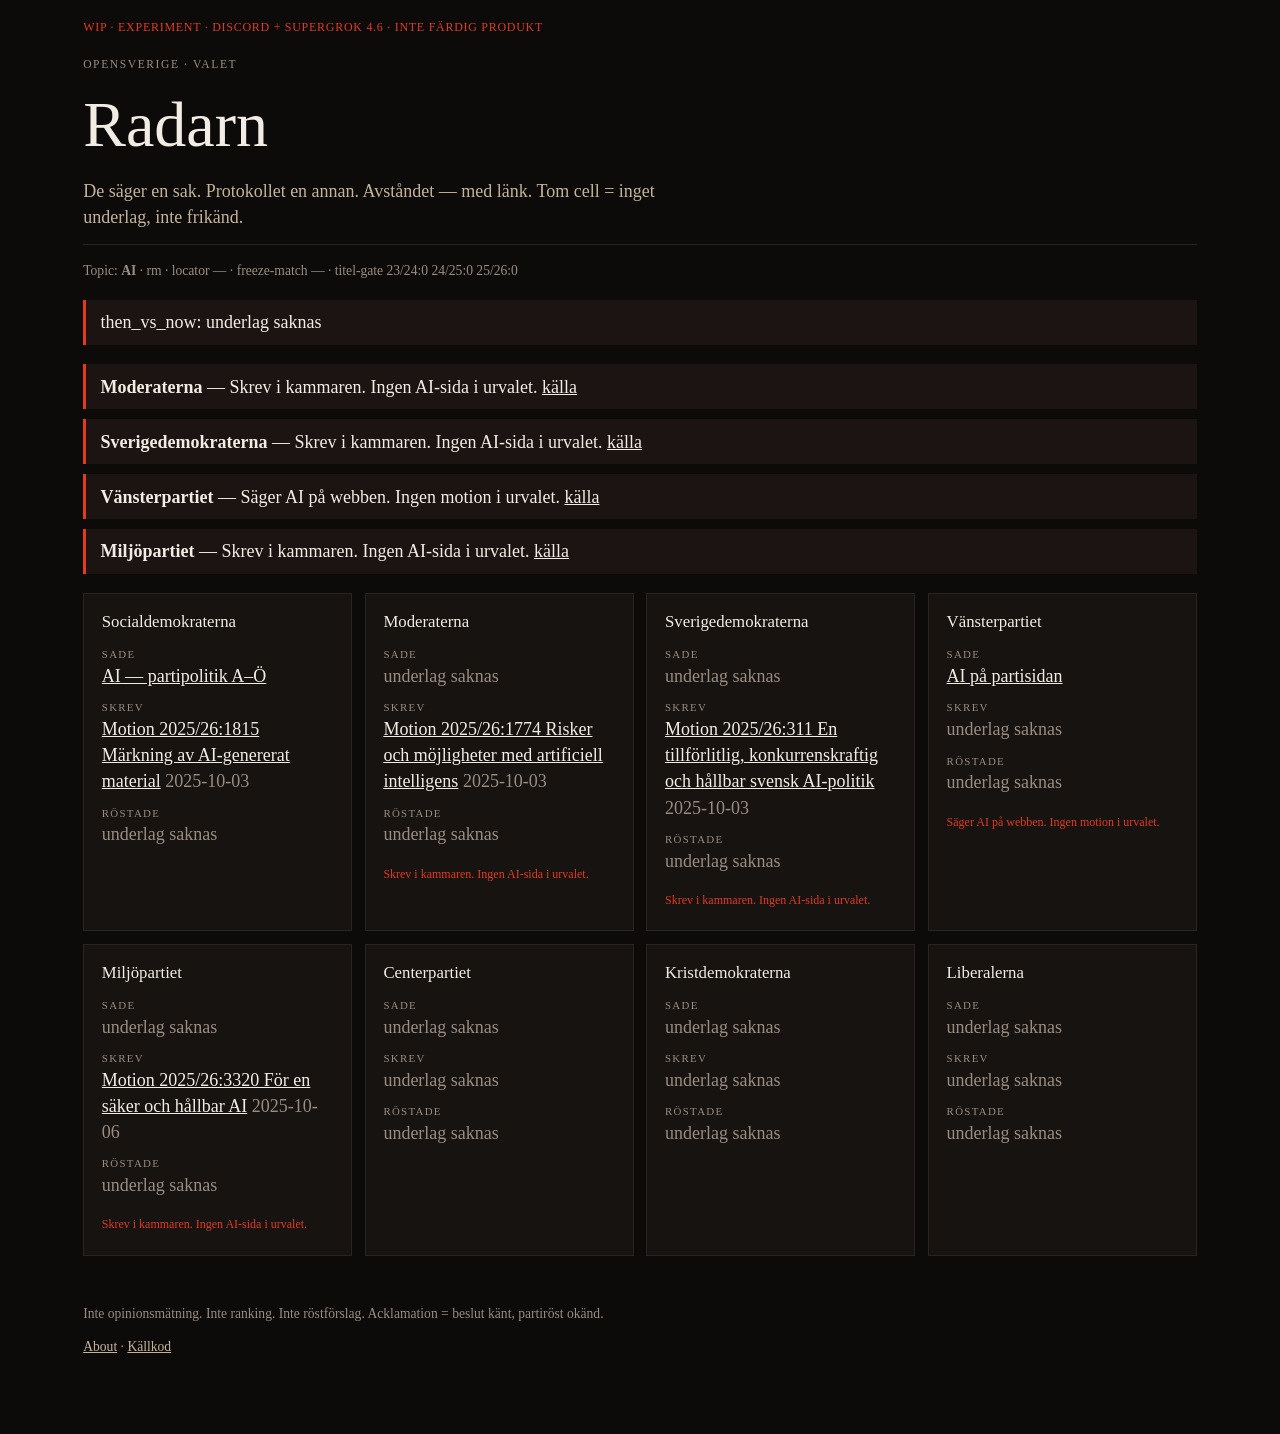
==== web/index.html @ e010f37d "feat: UI then_vs_now, KPIs, abstain, WIP banner" ====
<!DOCTYPE html>
<html lang="sv">
<head>
  <meta charset="utf-8" />
  <meta name="viewport" content="width=device-width, initial-scale=1" />
  <title>Radarn — ord mot handling</title>
  <link rel="stylesheet" href="radar.css" />
</head>
<body>
  <p class="wip">WIP · experiment · Discord + SuperGrok 4.6 · inte färdig produkt</p>
  <header class="top">
    <p class="brand">OpenSverige · VALET</p>
    <h1>Radarn</h1>
    <p class="lede">De säger en sak. Protokollet en annan. Avståndet — med länk. Tom cell = inget underlag, inte frikänd.</p>
  </header>
  <p class="topic" id="meta"></p>
  <section id="tvn" class="tvn" aria-label="then vs now"></section>
  <section id="flags" class="flags" aria-label="Konfliktflaggor"></section>
  <section id="grid" class="grid" aria-label="Åtta partier"></section>
  <footer>
    <p>Inte opinionsmätning. Inte ranking. Inte röstförslag. Acklamation = beslut känt, partiröst okänd.</p>
    <p><a href="https://github.com/opensverige/barometer-bs/blob/main/docs/ABOUT.md">About</a> · <a href="https://github.com/opensverige/barometer-bs">Källkod</a></p>
  </footer>
  <script src="radar.js"></script>
</body>
</html>
---- web/radar.css ----
:root {
  --bg: #0c0b0a;
  --card: #161311;
  --ink: #f3ece4;
  --muted: #9a8c80;
  --line: #2a2320;
  --flag: #e23b1e;
  --ok: #c4b39a;
}
* { box-sizing: border-box; }
body {
  margin: 0 auto;
  max-width: 72rem;
  padding: 1.2rem 1.2rem 4rem;
  background: var(--bg);
  color: var(--ink);
  font: 18px/1.45 Georgia, serif;
}
.wip {
  font-size: 0.75rem;
  letter-spacing: 0.06em;
  text-transform: uppercase;
  color: var(--flag);
  margin: 0 0 1.2rem;
}
.brand {
  letter-spacing: 0.14em;
  text-transform: uppercase;
  font-size: 0.72rem;
  color: var(--muted);
  margin: 0 0 0.4rem;
}
h1 {
  font-size: clamp(2.4rem, 6vw, 4rem);
  font-weight: 400;
  margin: 0 0 0.4rem;
}
.lede { margin: 0; max-width: 38rem; color: var(--ok); }
.topic {
  font-size: 0.85rem;
  color: var(--muted);
  border-top: 1px solid var(--line);
  padding-top: 1rem;
}
.tvn, .flags { display: grid; gap: 0.6rem; margin: 1.2rem 0; }
.flag, .tvn-card {
  border-left: 3px solid var(--flag);
  padding: 0.6rem 0.9rem;
  background: #1c1412;
}
.tvn-card a, .flag a, .card a { color: var(--ink); }
.grid {
  display: grid;
  grid-template-columns: repeat(auto-fill, minmax(16rem, 1fr));
  gap: 0.8rem;
}
.card {
  background: var(--card);
  border: 1px solid var(--line);
  padding: 1rem 1.1rem 1.2rem;
  min-height: 14rem;
}
.card h2 { font-size: 1.05rem; margin: 0 0 0.8rem; font-weight: 400; }
.row { margin: 0 0 0.7rem; }
.k {
  display: block;
  font-size: 0.68rem;
  letter-spacing: 0.12em;
  text-transform: uppercase;
  color: var(--muted);
}
.empty { color: var(--muted); }
.badge { display: inline-block; margin-top: 0.4rem; font-size: 0.75rem; color: var(--flag); }
footer { margin-top: 3rem; font-size: 0.85rem; color: var(--muted); }
footer a { color: var(--ok); }
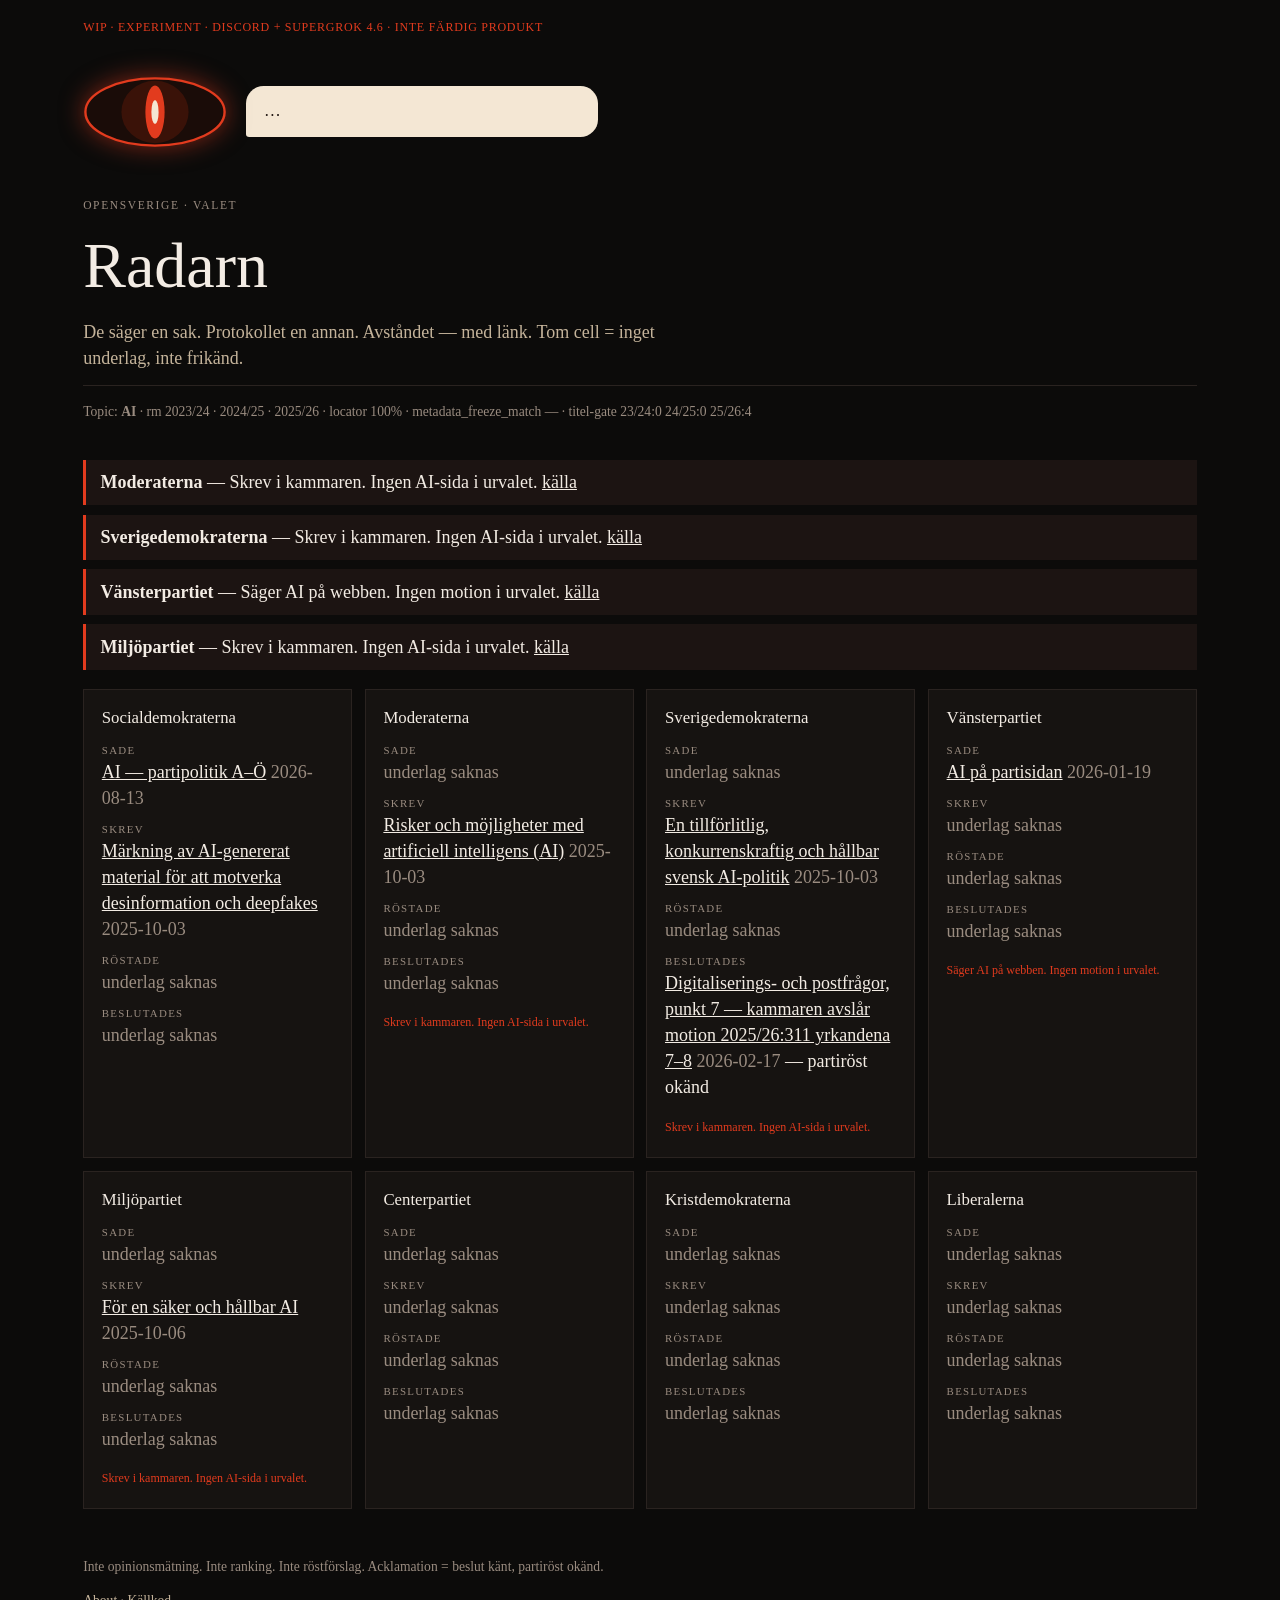
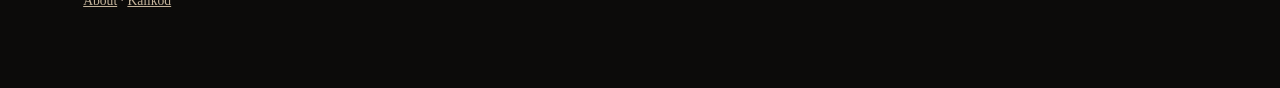
==== commit 703e3eed: "feat: Sauron stage on the main radar UI" ====
--- a/web/index.html
+++ b/web/index.html
@@ -8,6 +8,17 @@
 </head>
 <body>
   <p class="wip">WIP · experiment · Discord + SuperGrok 4.6 · inte färdig produkt</p>
+
+  <section class="sauron" aria-label="Sauron">
+    <svg class="eye" viewBox="0 0 120 80" aria-hidden="true">
+      <ellipse cx="60" cy="40" rx="58" ry="28" fill="#1a0c08" stroke="#e23b1e" stroke-width="2"/>
+      <ellipse cx="60" cy="40" rx="28" ry="26" fill="#3a1208"/>
+      <ellipse class="pupil" cx="60" cy="40" rx="8" ry="22" fill="#e23b1e"/>
+      <ellipse cx="60" cy="40" rx="3" ry="10" fill="#f4e7d4"/>
+    </svg>
+    <button type="button" class="bubble" id="bubble" aria-live="polite">…</button>
+  </section>
+
   <header class="top">
     <p class="brand">OpenSverige · VALET</p>
     <h1>Radarn</h1>
--- a/web/radar.css
+++ b/web/radar.css
@@ -23,6 +23,38 @@
   color: var(--flag);
   margin: 0 0 1.2rem;
 }
+.sauron {
+  display: flex;
+  align-items: center;
+  gap: 1.2rem;
+  margin: 0 0 1.8rem;
+  min-height: 7rem;
+}
+.eye {
+  width: 9rem;
+  height: auto;
+  flex: 0 0 9rem;
+  filter: drop-shadow(0 0 12px #e23b1e88);
+}
+.pupil { animation: glance 5s ease-in-out infinite; }
+@keyframes glance {
+  0%, 100% { transform: translateX(0); }
+  40% { transform: translateX(-6px); }
+  70% { transform: translateX(5px); }
+}
+.bubble {
+  flex: 1;
+  text-align: left;
+  background: #f4e7d4;
+  color: #1a100c;
+  border: 0;
+  border-radius: 1.1rem 1.1rem 1.1rem 0.2rem;
+  padding: 0.9rem 1.1rem;
+  font: 1.05rem/1.35 Georgia, serif;
+  max-width: 22rem;
+  cursor: pointer;
+}
+.bubble small { display: block; margin-top: 0.35rem; color: #6a5346; font-size: 0.72rem; letter-spacing: 0.08em; text-transform: uppercase; }
 .brand {
   letter-spacing: 0.14em;
   text-transform: uppercase;
@@ -73,3 +105,7 @@
 .badge { display: inline-block; margin-top: 0.4rem; font-size: 0.75rem; color: var(--flag); }
 footer { margin-top: 3rem; font-size: 0.85rem; color: var(--muted); }
 footer a { color: var(--ok); }
+@media (max-width: 640px) {
+  .sauron { flex-direction: column; align-items: flex-start; }
+  .bubble { max-width: none; width: 100%; }
+}
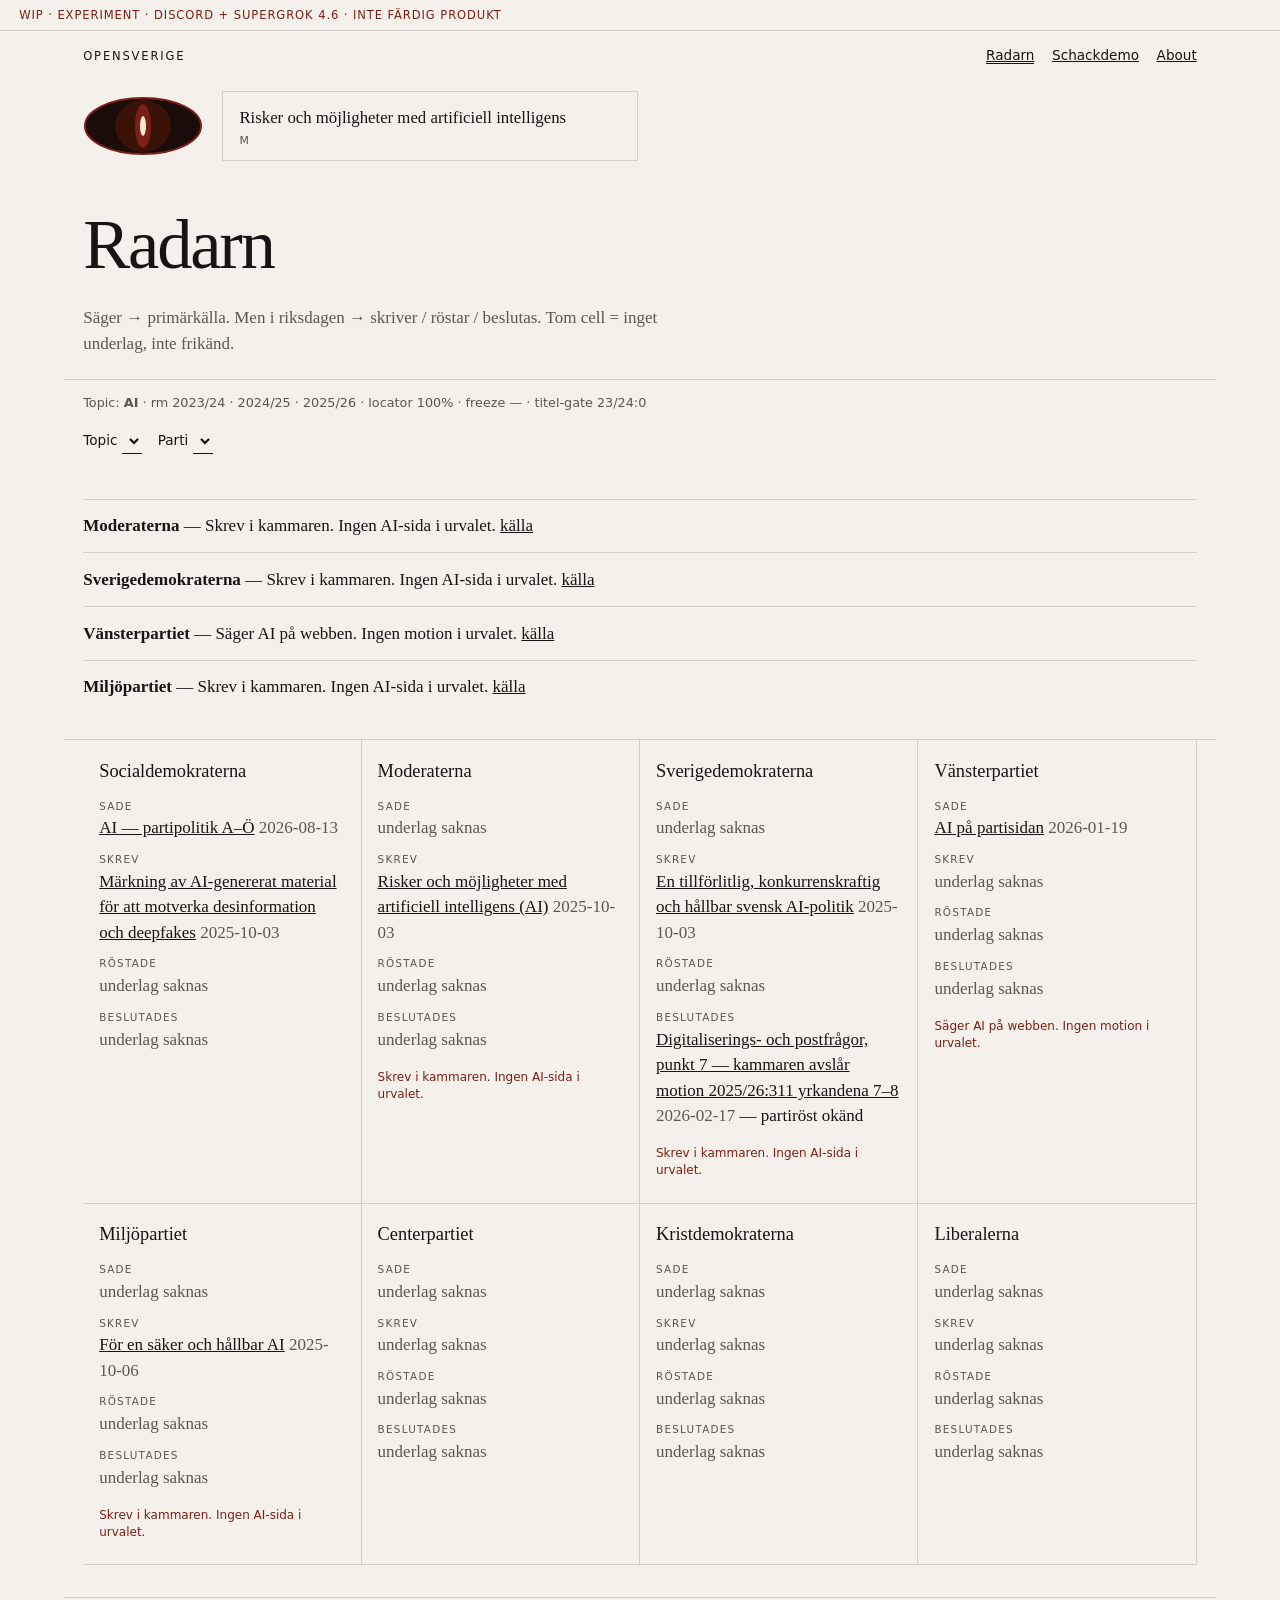
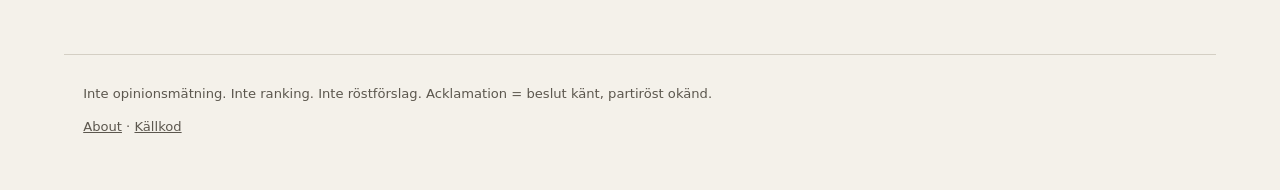
==== commit c5227884: "feat: editorial radar layout — conflict-first, filters, audit" ====
--- a/web/index.html
+++ b/web/index.html
@@ -4,30 +4,49 @@
   <meta charset="utf-8" />
   <meta name="viewport" content="width=device-width, initial-scale=1" />
   <title>Radarn — ord mot handling</title>
+  <link rel="stylesheet" href="tokens.css" />
   <link rel="stylesheet" href="radar.css" />
 </head>
 <body>
+  <a class="skip" href="#grid">Hoppa till partier</a>
   <p class="wip">WIP · experiment · Discord + SuperGrok 4.6 · inte färdig produkt</p>
+
+  <header class="mast">
+    <p class="brand">OpenSverige</p>
+    <nav class="nav" aria-label="Sidor">
+      <a href="index.html" aria-current="page">Radarn</a>
+      <a href="chess.html">Schackdemo</a>
+      <a href="https://github.com/opensverige/barometer-bs/blob/main/docs/ABOUT.md">About</a>
+    </nav>
+  </header>
 
   <section class="sauron" aria-label="Sauron">
     <svg class="eye" viewBox="0 0 120 80" aria-hidden="true">
-      <ellipse cx="60" cy="40" rx="58" ry="28" fill="#1a0c08" stroke="#e23b1e" stroke-width="2"/>
+      <ellipse cx="60" cy="40" rx="58" ry="28" fill="#1a0c08" stroke="#7a1f1a" stroke-width="2"/>
       <ellipse cx="60" cy="40" rx="28" ry="26" fill="#3a1208"/>
-      <ellipse class="pupil" cx="60" cy="40" rx="8" ry="22" fill="#e23b1e"/>
+      <ellipse class="pupil" cx="60" cy="40" rx="8" ry="22" fill="#7a1f1a"/>
       <ellipse cx="60" cy="40" rx="3" ry="10" fill="#f4e7d4"/>
     </svg>
     <button type="button" class="bubble" id="bubble" aria-live="polite">…</button>
   </section>
 
   <header class="top">
-    <p class="brand">OpenSverige · VALET</p>
     <h1>Radarn</h1>
-    <p class="lede">De säger en sak. Protokollet en annan. Avståndet — med länk. Tom cell = inget underlag, inte frikänd.</p>
+    <p class="lede">Säger → primärkälla. Men i riksdagen → skriver / röstar / beslutas. Tom cell = inget underlag, inte frikänd.</p>
   </header>
+
   <p class="topic" id="meta"></p>
+
+  <div class="filters" role="search">
+    <label>Topic <select id="filter-topic"></select></label>
+    <label>Parti <select id="filter-party"></select></label>
+  </div>
+
   <section id="tvn" class="tvn" aria-label="then vs now"></section>
   <section id="flags" class="flags" aria-label="Konfliktflaggor"></section>
-  <section id="grid" class="grid" aria-label="Åtta partier"></section>
+  <section id="grid" class="grid" aria-label="Partier"></section>
+  <section id="audit" class="audit" aria-label="Audit trail"></section>
+
   <footer>
     <p>Inte opinionsmätning. Inte ranking. Inte röstförslag. Acklamation = beslut känt, partiröst okänd.</p>
     <p><a href="https://github.com/opensverige/barometer-bs/blob/main/docs/ABOUT.md">About</a> · <a href="https://github.com/opensverige/barometer-bs">Källkod</a></p>
--- a/web/tokens.css
+++ b/web/tokens.css
@@ -0,0 +1,43 @@
+:root {
+  --paper: #f4f1ea;
+  --paper-2: #ebe6dc;
+  --ink: #161513;
+  --muted: #5c574e;
+  --rule: #d4cfc4;
+  --accent: #7a1f1a;
+  --focus: #161513;
+  --sans: "Segoe UI", system-ui, sans-serif;
+  --serif: "Iowan Old Style", Palatino, Georgia, serif;
+  --party-s: #e8112d;
+  --party-m: #019cdb;
+  --party-sd: #dddb00;
+  --party-v: #af0000;
+  --party-mp: #83cf39;
+  --party-c: #009933;
+  --party-kd: #000077;
+  --party-l: #006ab3;
+}
+*, *::before, *::after { box-sizing: border-box; }
+html { color-scheme: light; }
+body {
+  margin: 0;
+  background: var(--paper);
+  color: var(--ink);
+  font: 17px/1.5 var(--serif);
+}
+:focus-visible {
+  outline: 2px solid var(--focus);
+  outline-offset: 3px;
+}
+a { color: inherit; }
+.skip {
+  position: absolute;
+  left: -999px;
+}
+.skip:focus { left: 0.5rem; top: 0.5rem; background: var(--paper); padding: 0.4rem 0.6rem; z-index: 9; }
+@media (prefers-reduced-motion: reduce) {
+  *, *::before, *::after {
+    animation: none !important;
+    transition: none !important;
+  }
+}
--- a/web/radar.css
+++ b/web/radar.css
@@ -1,111 +1,192 @@
-:root {
-  --bg: #0c0b0a;
-  --card: #161311;
-  --ink: #f3ece4;
-  --muted: #9a8c80;
-  --line: #2a2320;
-  --flag: #e23b1e;
-  --ok: #c4b39a;
+@import url("tokens.css");
+
+.wip {
+  margin: 0;
+  padding: 0.45rem 1.2rem;
+  font: 0.72rem/1.4 var(--sans);
+  letter-spacing: 0.08em;
+  text-transform: uppercase;
+  color: var(--accent);
+  border-bottom: 1px solid var(--rule);
 }
-* { box-sizing: border-box; }
-body {
+.mast {
+  display: flex;
+  justify-content: space-between;
+  align-items: baseline;
+  padding: 1.1rem 1.2rem 0;
+  max-width: 72rem;
   margin: 0 auto;
-  max-width: 72rem;
-  padding: 1.2rem 1.2rem 4rem;
-  background: var(--bg);
-  color: var(--ink);
-  font: 18px/1.45 Georgia, serif;
 }
-.wip {
-  font-size: 0.75rem;
-  letter-spacing: 0.06em;
+.brand {
+  margin: 0;
+  font: 0.72rem/1 var(--sans);
+  letter-spacing: 0.16em;
   text-transform: uppercase;
-  color: var(--flag);
-  margin: 0 0 1.2rem;
 }
+.nav { display: flex; gap: 1.1rem; font: 0.85rem/1 var(--sans); }
+.nav a[aria-current="page"] { border-bottom: 1px solid var(--ink); }
 .sauron {
   display: flex;
   align-items: center;
   gap: 1.2rem;
-  margin: 0 0 1.8rem;
-  min-height: 7rem;
+  max-width: 72rem;
+  margin: 1.4rem auto 0;
+  padding: 0 1.2rem;
 }
 .eye {
-  width: 9rem;
+  width: 7.5rem;
   height: auto;
-  flex: 0 0 9rem;
-  filter: drop-shadow(0 0 12px #e23b1e88);
+  flex: 0 0 7.5rem;
 }
-.pupil { animation: glance 5s ease-in-out infinite; }
+.pupil { animation: glance 6s ease-in-out infinite; }
 @keyframes glance {
   0%, 100% { transform: translateX(0); }
-  40% { transform: translateX(-6px); }
-  70% { transform: translateX(5px); }
+  45% { transform: translateX(-5px); }
+  70% { transform: translateX(4px); }
 }
 .bubble {
   flex: 1;
+  max-width: 26rem;
   text-align: left;
-  background: #f4e7d4;
-  color: #1a100c;
-  border: 0;
-  border-radius: 1.1rem 1.1rem 1.1rem 0.2rem;
-  padding: 0.9rem 1.1rem;
-  font: 1.05rem/1.35 Georgia, serif;
-  max-width: 22rem;
+  background: transparent;
+  color: var(--ink);
+  border: 1px solid var(--rule);
+  border-radius: 0;
+  padding: 0.85rem 1rem;
+  font: 1.05rem/1.4 var(--serif);
   cursor: pointer;
 }
-.bubble small { display: block; margin-top: 0.35rem; color: #6a5346; font-size: 0.72rem; letter-spacing: 0.08em; text-transform: uppercase; }
-.brand {
-  letter-spacing: 0.14em;
+.bubble small {
+  display: block;
+  margin-top: 0.4rem;
+  font: 0.68rem/1 var(--sans);
+  letter-spacing: 0.1em;
   text-transform: uppercase;
-  font-size: 0.72rem;
   color: var(--muted);
-  margin: 0 0 0.4rem;
 }
+.top, .topic, .filters, .tvn, .flags, .grid, .audit, footer {
+  max-width: 72rem;
+  margin-left: auto;
+  margin-right: auto;
+  padding-left: 1.2rem;
+  padding-right: 1.2rem;
+}
+.top { margin-top: 1.6rem; }
 h1 {
-  font-size: clamp(2.4rem, 6vw, 4rem);
+  font-size: clamp(2.6rem, 7vw, 4.4rem);
   font-weight: 400;
-  margin: 0 0 0.4rem;
+  letter-spacing: -0.03em;
+  margin: 0 0 0.5rem;
 }
-.lede { margin: 0; max-width: 38rem; color: var(--ok); }
+.lede { margin: 0; max-width: 38rem; color: var(--muted); }
 .topic {
-  font-size: 0.85rem;
+  font: 0.8rem/1.5 var(--sans);
   color: var(--muted);
-  border-top: 1px solid var(--line);
-  padding-top: 1rem;
+  border-top: 1px solid var(--rule);
+  margin-top: 1.4rem;
+  padding-top: 0.85rem;
 }
-.tvn, .flags { display: grid; gap: 0.6rem; margin: 1.2rem 0; }
+.filters {
+  display: flex;
+  flex-wrap: wrap;
+  gap: 1rem;
+  margin-top: 1rem;
+  font: 0.85rem/1.4 var(--sans);
+}
+.filters select {
+  background: var(--paper);
+  border: 0;
+  border-bottom: 1px solid var(--ink);
+  font: inherit;
+  padding: 0.2rem 0;
+}
+.tvn, .flags { display: grid; gap: 0; margin-top: 1.4rem; }
 .flag, .tvn-card {
-  border-left: 3px solid var(--flag);
-  padding: 0.6rem 0.9rem;
-  background: #1c1412;
+  border-top: 1px solid var(--rule);
+  padding: 0.85rem 0;
+  background: transparent;
 }
-.tvn-card a, .flag a, .card a { color: var(--ink); }
+.conflict-flow {
+  display: block;
+  font: 0.72rem/1.6 var(--sans);
+  letter-spacing: 0.08em;
+  text-transform: uppercase;
+  color: var(--muted);
+  margin-bottom: 0.25rem;
+}
 .grid {
   display: grid;
-  grid-template-columns: repeat(auto-fill, minmax(16rem, 1fr));
-  gap: 0.8rem;
+  grid-template-columns: repeat(auto-fill, minmax(16.5rem, 1fr));
+  gap: 0;
+  border-top: 1px solid var(--rule);
+  margin-top: 1.6rem;
 }
 .card {
-  background: var(--card);
-  border: 1px solid var(--line);
-  padding: 1rem 1.1rem 1.2rem;
-  min-height: 14rem;
+  background: transparent;
+  border: 0;
+  border-right: 1px solid var(--rule);
+  border-bottom: 1px solid var(--rule);
+  padding: 1.1rem 1rem 1.3rem;
+  min-height: 15rem;
 }
-.card h2 { font-size: 1.05rem; margin: 0 0 0.8rem; font-weight: 400; }
-.row { margin: 0 0 0.7rem; }
+.card h2 {
+  font-size: 1.15rem;
+  margin: 0 0 0.9rem;
+  font-weight: 400;
+  display: flex;
+  align-items: center;
+  gap: 0.45rem;
+}
+.dot {
+  width: 0.55rem;
+  height: 0.55rem;
+  border-radius: 50%;
+  background: var(--ink);
+  flex: 0 0 auto;
+}
+.dot.s { background: var(--party-s); }
+.dot.m { background: var(--party-m); }
+.dot.sd { background: var(--party-sd); }
+.dot.v { background: var(--party-v); }
+.dot.mp { background: var(--party-mp); }
+.dot.c { background: var(--party-c); }
+.dot.kd { background: var(--party-kd); }
+.dot.l { background: var(--party-l); }
+.row { margin: 0 0 0.75rem; }
 .k {
   display: block;
-  font-size: 0.68rem;
+  font: 0.65rem/1.3 var(--sans);
   letter-spacing: 0.12em;
   text-transform: uppercase;
   color: var(--muted);
+  margin-bottom: 0.15rem;
 }
 .empty { color: var(--muted); }
-.badge { display: inline-block; margin-top: 0.4rem; font-size: 0.75rem; color: var(--flag); }
-footer { margin-top: 3rem; font-size: 0.85rem; color: var(--muted); }
-footer a { color: var(--ok); }
+.badge {
+  display: inline-block;
+  margin-top: 0.3rem;
+  font: 0.75rem/1.4 var(--sans);
+  color: var(--accent);
+}
+.audit {
+  margin-top: 2rem;
+  padding-top: 1rem;
+  border-top: 1px solid var(--rule);
+  font: 0.82rem/1.55 var(--sans);
+  color: var(--muted);
+}
+.audit ol { margin: 0.4rem 0 0; padding-left: 1.1rem; }
+footer {
+  margin-top: 2.5rem;
+  padding-top: 1rem;
+  padding-bottom: 2.5rem;
+  border-top: 1px solid var(--rule);
+  font: 0.82rem/1.5 var(--sans);
+  color: var(--muted);
+}
 @media (max-width: 640px) {
   .sauron { flex-direction: column; align-items: flex-start; }
   .bubble { max-width: none; width: 100%; }
+  .mast { flex-direction: column; gap: 0.5rem; }
+  .card { border-right: 0; }
 }
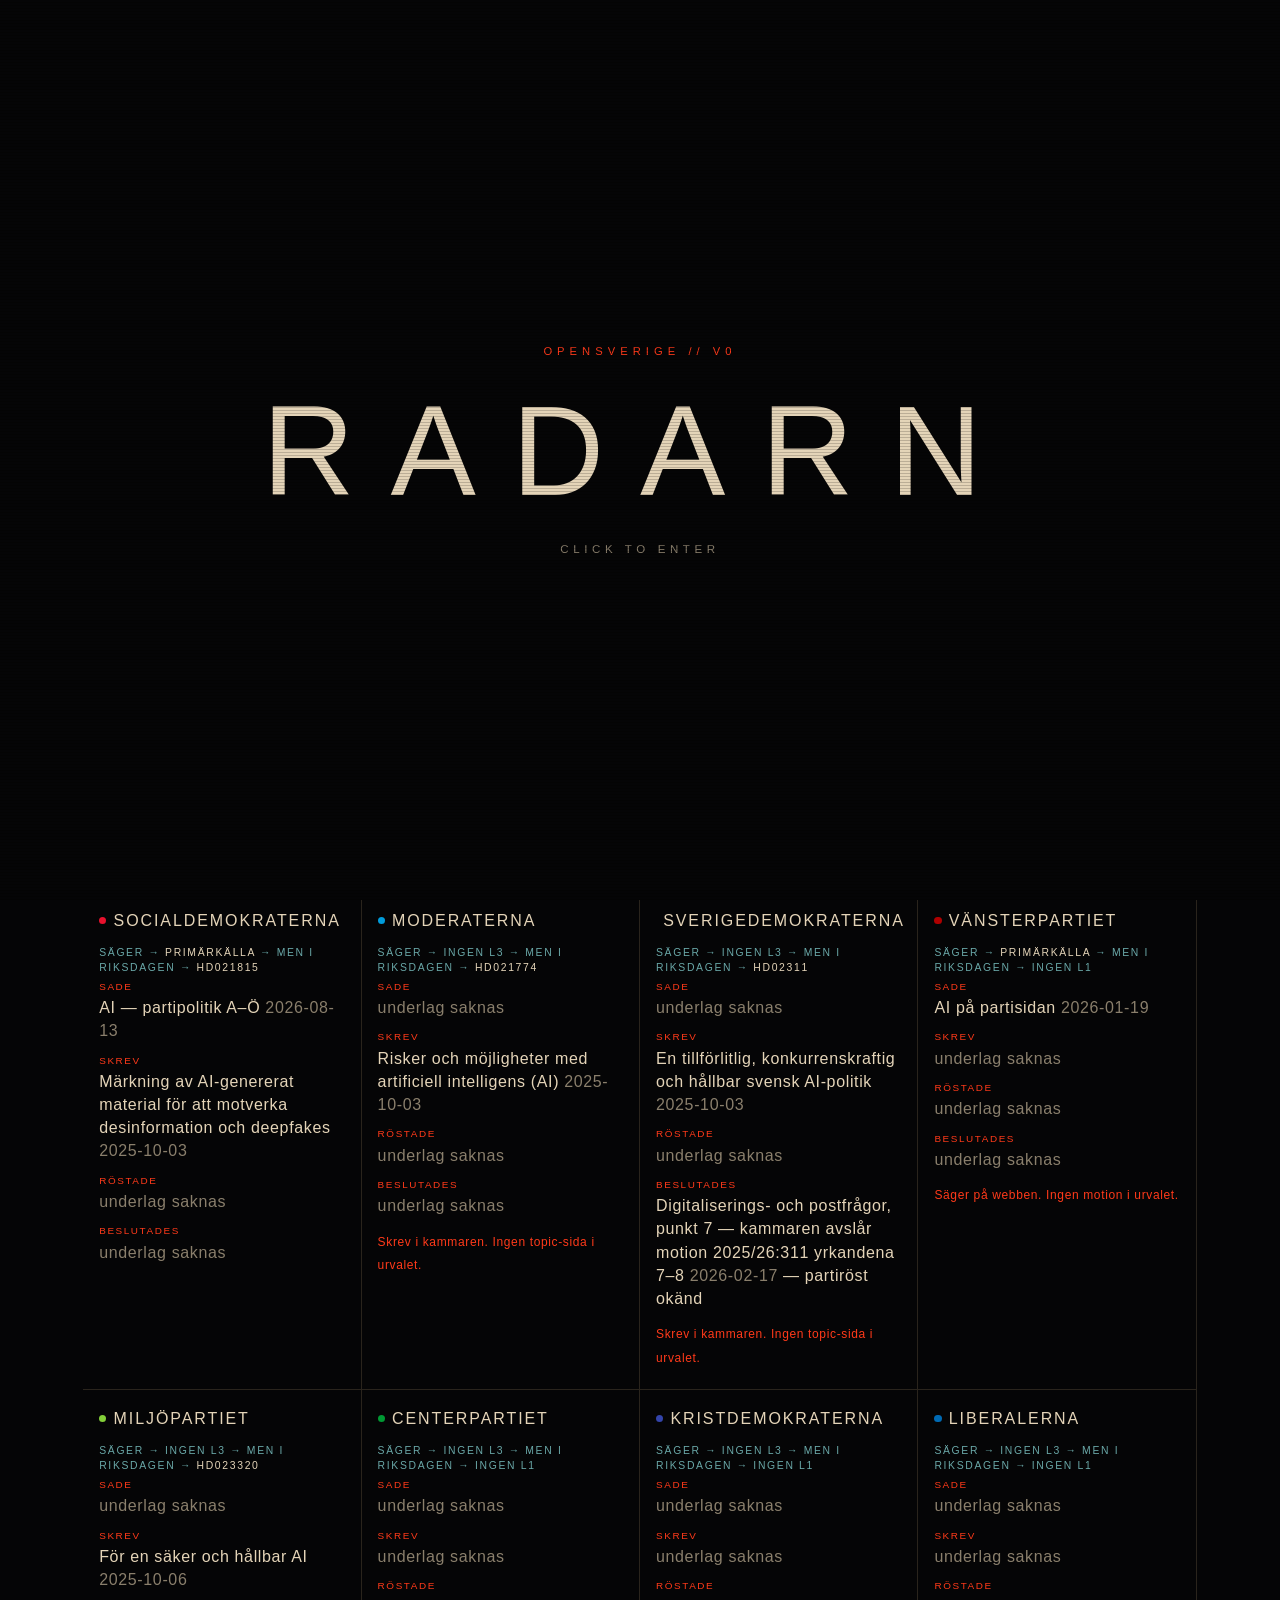
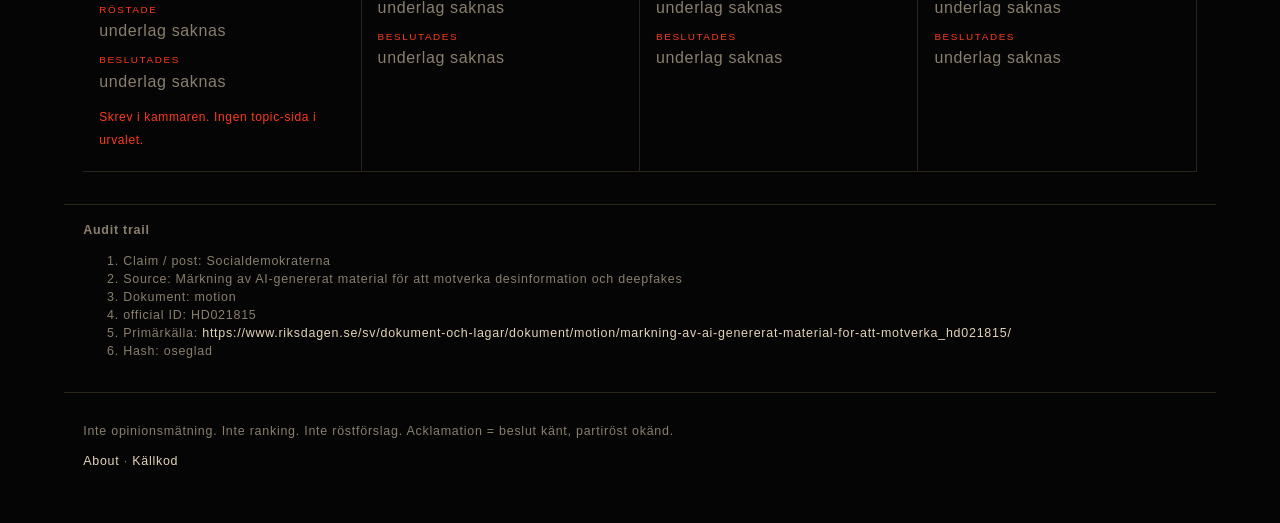
==== commit 76fb996f: "feat: prophecy gate + HUD radar shell" ====
--- a/web/index.html
+++ b/web/index.html
@@ -8,6 +8,11 @@
   <link rel="stylesheet" href="radar.css" />
 </head>
 <body>
+  <button type="button" id="gate" class="gate">
+    <span class="gate-kicker">OpenSverige // v0</span>
+    <span class="gate-title">RADARN</span>
+    <span class="gate-go">click to enter</span>
+  </button>
   <a class="skip" href="#grid">Hoppa till partier</a>
   <p class="wip">WIP · experiment · Discord + SuperGrok 4.6 · inte färdig produkt</p>
 
@@ -21,17 +26,19 @@
   </header>
 
   <section class="sauron" aria-label="Sauron">
-    <svg class="eye" viewBox="0 0 120 80" aria-hidden="true">
-      <ellipse cx="60" cy="40" rx="58" ry="28" fill="#1a0c08" stroke="#7a1f1a" stroke-width="2"/>
-      <ellipse cx="60" cy="40" rx="28" ry="26" fill="#3a1208"/>
-      <ellipse class="pupil" cx="60" cy="40" rx="8" ry="22" fill="#7a1f1a"/>
-      <ellipse cx="60" cy="40" rx="3" ry="10" fill="#f4e7d4"/>
-    </svg>
+    <div class="hud-ring">
+      <svg class="eye" viewBox="0 0 120 80" aria-hidden="true">
+        <ellipse cx="60" cy="40" rx="58" ry="28" fill="#1a0c08" stroke="#ff3a1a" stroke-width="2"/>
+        <ellipse cx="60" cy="40" rx="28" ry="26" fill="#3a1208"/>
+        <ellipse class="pupil" cx="60" cy="40" rx="8" ry="22" fill="#ff3a1a"/>
+        <ellipse cx="60" cy="40" rx="3" ry="10" fill="#f4e7d4"/>
+      </svg>
+    </div>
     <button type="button" class="bubble" id="bubble" aria-live="polite">…</button>
   </section>
 
   <header class="top">
-    <h1>Radarn</h1>
+    <h1>RADARN</h1>
     <p class="lede">Säger → primärkälla. Men i riksdagen → skriver / röstar / beslutas. Tom cell = inget underlag, inte frikänd.</p>
   </header>
 
--- a/web/tokens.css
+++ b/web/tokens.css
@@ -1,43 +1,45 @@
 :root {
-  --paper: #f4f1ea;
-  --paper-2: #ebe6dc;
-  --ink: #161513;
-  --muted: #5c574e;
-  --rule: #d4cfc4;
-  --accent: #7a1f1a;
-  --focus: #161513;
-  --sans: "Segoe UI", system-ui, sans-serif;
-  --serif: "Iowan Old Style", Palatino, Georgia, serif;
+  --void: #050506;
+  --hud: #e4d4b8;
+  --muted: #8a7f6c;
+  --laser: #ff3a1a;
+  --line: #2a241c;
+  --cyan: #6aa8a8;
+  --sans: "Arial Narrow", "Helvetica Neue", Arial, sans-serif;
   --party-s: #e8112d;
   --party-m: #019cdb;
   --party-sd: #dddb00;
   --party-v: #af0000;
   --party-mp: #83cf39;
   --party-c: #009933;
-  --party-kd: #000077;
+  --party-kd: #3344aa;
   --party-l: #006ab3;
 }
 *, *::before, *::after { box-sizing: border-box; }
-html { color-scheme: light; }
+html, body { background: var(--void); color: var(--hud); }
 body {
   margin: 0;
-  background: var(--paper);
-  color: var(--ink);
-  font: 17px/1.5 var(--serif);
+  font: 16px/1.45 var(--sans);
+  letter-spacing: 0.04em;
 }
-:focus-visible {
-  outline: 2px solid var(--focus);
-  outline-offset: 3px;
+body::before {
+  content: "";
+  pointer-events: none;
+  position: fixed;
+  inset: 0;
+  background: repeating-linear-gradient(
+    to bottom,
+    transparent 0 2px,
+    rgba(0, 0, 0, 0.18) 2px 3px
+  );
+  z-index: 50;
 }
-a { color: inherit; }
-.skip {
-  position: absolute;
-  left: -999px;
+:focus-visible { outline: 1px solid var(--laser); outline-offset: 3px; }
+a { color: var(--hud); text-decoration: none; }
+a:hover { color: var(--laser); }
+.skip { position: absolute; left: -999px; }
+.skip:focus { left: 0.5rem; top: 0.5rem; z-index: 60; background: var(--void); padding: 0.4rem; }
+@media (prefers-reduced-motion: reduce) {
+  *, *::before, *::after { animation: none !important; transition: none !important; }
+  #gate { display: none !important; }
 }
-.skip:focus { left: 0.5rem; top: 0.5rem; background: var(--paper); padding: 0.4rem 0.6rem; z-index: 9; }
-@media (prefers-reduced-motion: reduce) {
-  *, *::before, *::after {
-    animation: none !important;
-    transition: none !important;
-  }
-}
--- a/web/radar.css
+++ b/web/radar.css
@@ -1,43 +1,79 @@
-@import url("tokens.css");
-
+.gate {
+  position: fixed;
+  inset: 0;
+  z-index: 40;
+  display: flex;
+  flex-direction: column;
+  align-items: center;
+  justify-content: center;
+  gap: 1.2rem;
+  background: #050506;
+  border: 0;
+  color: var(--hud);
+  cursor: pointer;
+}
+.gate-kicker {
+  letter-spacing: 0.45em;
+  text-transform: uppercase;
+  font-size: 0.7rem;
+  color: var(--laser);
+}
+.gate-title {
+  font-size: clamp(3rem, 12vw, 8rem);
+  letter-spacing: 0.28em;
+  font-weight: 400;
+}
+.gate-go {
+  letter-spacing: 0.4em;
+  text-transform: uppercase;
+  font-size: 0.72rem;
+  color: var(--muted);
+  animation: blink 1.6s steps(2) infinite;
+}
+@keyframes blink { 50% { opacity: 0.15; } }
 .wip {
   margin: 0;
-  padding: 0.45rem 1.2rem;
-  font: 0.72rem/1.4 var(--sans);
-  letter-spacing: 0.08em;
-  text-transform: uppercase;
-  color: var(--accent);
-  border-bottom: 1px solid var(--rule);
+  padding: 0.4rem 1.2rem;
+  font-size: 0.65rem;
+  letter-spacing: 0.22em;
+  text-transform: uppercase;
+  color: var(--laser);
+  border-bottom: 1px solid var(--line);
 }
 .mast {
   display: flex;
   justify-content: space-between;
   align-items: baseline;
-  padding: 1.1rem 1.2rem 0;
+  padding: 1rem 1.2rem 0;
   max-width: 72rem;
   margin: 0 auto;
 }
 .brand {
   margin: 0;
-  font: 0.72rem/1 var(--sans);
-  letter-spacing: 0.16em;
-  text-transform: uppercase;
-}
-.nav { display: flex; gap: 1.1rem; font: 0.85rem/1 var(--sans); }
-.nav a[aria-current="page"] { border-bottom: 1px solid var(--ink); }
+  letter-spacing: 0.35em;
+  text-transform: uppercase;
+  font-size: 0.68rem;
+}
+.nav { display: flex; gap: 1.2rem; font-size: 0.75rem; letter-spacing: 0.18em; text-transform: uppercase; }
+.nav a[aria-current="page"] { color: var(--laser); }
 .sauron {
   display: flex;
   align-items: center;
-  gap: 1.2rem;
+  gap: 1.4rem;
   max-width: 72rem;
-  margin: 1.4rem auto 0;
+  margin: 1.6rem auto 0;
   padding: 0 1.2rem;
 }
-.eye {
-  width: 7.5rem;
-  height: auto;
-  flex: 0 0 7.5rem;
-}
+.hud-ring {
+  width: 9.5rem;
+  height: 9.5rem;
+  border-radius: 50%;
+  border: 1px solid #ff3a1a55;
+  box-shadow: 0 0 0 6px #050506, 0 0 0 7px #ff3a1a33;
+  display: grid;
+  place-items: center;
+}
+.eye { width: 7.2rem; height: auto; }
 .pupil { animation: glance 6s ease-in-out infinite; }
 @keyframes glance {
   0%, 100% { transform: translateX(0); }
@@ -49,20 +85,19 @@
   max-width: 26rem;
   text-align: left;
   background: transparent;
-  color: var(--ink);
-  border: 1px solid var(--rule);
-  border-radius: 0;
-  padding: 0.85rem 1rem;
-  font: 1.05rem/1.4 var(--serif);
+  color: var(--hud);
+  border: 1px solid var(--line);
+  padding: 0.9rem 1rem;
+  font: 1rem/1.4 var(--sans);
   cursor: pointer;
 }
 .bubble small {
   display: block;
-  margin-top: 0.4rem;
-  font: 0.68rem/1 var(--sans);
-  letter-spacing: 0.1em;
-  text-transform: uppercase;
-  color: var(--muted);
+  margin-top: 0.45rem;
+  letter-spacing: 0.2em;
+  text-transform: uppercase;
+  font-size: 0.62rem;
+  color: var(--laser);
 }
 .top, .topic, .filters, .tvn, .flags, .grid, .audit, footer {
   max-width: 72rem;
@@ -71,79 +106,75 @@
   padding-left: 1.2rem;
   padding-right: 1.2rem;
 }
-.top { margin-top: 1.6rem; }
 h1 {
-  font-size: clamp(2.6rem, 7vw, 4.4rem);
+  font-size: clamp(2.8rem, 10vw, 6rem);
   font-weight: 400;
-  letter-spacing: -0.03em;
-  margin: 0 0 0.5rem;
-}
-.lede { margin: 0; max-width: 38rem; color: var(--muted); }
+  letter-spacing: 0.22em;
+  margin: 1.4rem 0 0.5rem;
+}
+.lede { margin: 0; max-width: 36rem; color: var(--muted); }
 .topic {
-  font: 0.8rem/1.5 var(--sans);
+  font-size: 0.72rem;
+  letter-spacing: 0.12em;
+  text-transform: uppercase;
   color: var(--muted);
-  border-top: 1px solid var(--rule);
+  border-top: 1px solid var(--line);
   margin-top: 1.4rem;
-  padding-top: 0.85rem;
+  padding-top: 0.8rem;
 }
 .filters {
   display: flex;
   flex-wrap: wrap;
   gap: 1rem;
   margin-top: 1rem;
-  font: 0.85rem/1.4 var(--sans);
+  font-size: 0.78rem;
+  letter-spacing: 0.12em;
+  text-transform: uppercase;
 }
 .filters select {
-  background: var(--paper);
+  background: var(--void);
+  color: var(--hud);
   border: 0;
-  border-bottom: 1px solid var(--ink);
+  border-bottom: 1px solid var(--laser);
   font: inherit;
-  padding: 0.2rem 0;
-}
-.tvn, .flags { display: grid; gap: 0; margin-top: 1.4rem; }
+}
+.tvn, .flags { display: grid; gap: 0; margin-top: 1.2rem; }
 .flag, .tvn-card {
-  border-top: 1px solid var(--rule);
+  border-top: 1px solid var(--line);
   padding: 0.85rem 0;
-  background: transparent;
 }
 .conflict-flow {
   display: block;
-  font: 0.72rem/1.6 var(--sans);
-  letter-spacing: 0.08em;
-  text-transform: uppercase;
-  color: var(--muted);
-  margin-bottom: 0.25rem;
+  font-size: 0.65rem;
+  letter-spacing: 0.16em;
+  text-transform: uppercase;
+  color: var(--cyan);
+  margin-bottom: 0.3rem;
 }
 .grid {
   display: grid;
   grid-template-columns: repeat(auto-fill, minmax(16.5rem, 1fr));
   gap: 0;
-  border-top: 1px solid var(--rule);
-  margin-top: 1.6rem;
+  border-top: 1px solid var(--line);
+  margin-top: 1.5rem;
 }
 .card {
-  background: transparent;
-  border: 0;
-  border-right: 1px solid var(--rule);
-  border-bottom: 1px solid var(--rule);
+  border-right: 1px solid var(--line);
+  border-bottom: 1px solid var(--line);
   padding: 1.1rem 1rem 1.3rem;
   min-height: 15rem;
 }
 .card h2 {
-  font-size: 1.15rem;
-  margin: 0 0 0.9rem;
+  font-size: 1rem;
+  letter-spacing: 0.12em;
+  text-transform: uppercase;
   font-weight: 400;
-  display: flex;
+  margin: 0 0 0.8rem;
+  display: flex;
+  gap: 0.45rem;
   align-items: center;
-  gap: 0.45rem;
-}
-.dot {
-  width: 0.55rem;
-  height: 0.55rem;
-  border-radius: 50%;
-  background: var(--ink);
-  flex: 0 0 auto;
-}
+}
+.dot { width: 0.45rem; height: 0.45rem; border-radius: 50%; background: var(--hud); }
 .dot.s { background: var(--party-s); }
 .dot.m { background: var(--party-m); }
 .dot.sd { background: var(--party-sd); }
@@ -152,41 +183,29 @@
 .dot.c { background: var(--party-c); }
 .dot.kd { background: var(--party-kd); }
 .dot.l { background: var(--party-l); }
-.row { margin: 0 0 0.75rem; }
+.row { margin: 0 0 0.7rem; }
 .k {
   display: block;
-  font: 0.65rem/1.3 var(--sans);
-  letter-spacing: 0.12em;
-  text-transform: uppercase;
-  color: var(--muted);
-  margin-bottom: 0.15rem;
+  font-size: 0.62rem;
+  letter-spacing: 0.16em;
+  text-transform: uppercase;
+  color: var(--laser);
+  margin-bottom: 0.12rem;
 }
 .empty { color: var(--muted); }
-.badge {
-  display: inline-block;
-  margin-top: 0.3rem;
-  font: 0.75rem/1.4 var(--sans);
-  color: var(--accent);
-}
-.audit {
+.badge { color: var(--laser); font-size: 0.75rem; }
+.audit, footer {
   margin-top: 2rem;
   padding-top: 1rem;
-  border-top: 1px solid var(--rule);
-  font: 0.82rem/1.55 var(--sans);
+  border-top: 1px solid var(--line);
+  font-size: 0.78rem;
+  letter-spacing: 0.06em;
   color: var(--muted);
 }
-.audit ol { margin: 0.4rem 0 0; padding-left: 1.1rem; }
-footer {
-  margin-top: 2.5rem;
-  padding-top: 1rem;
-  padding-bottom: 2.5rem;
-  border-top: 1px solid var(--rule);
-  font: 0.82rem/1.5 var(--sans);
-  color: var(--muted);
-}
+footer { padding-bottom: 2.5rem; }
 @media (max-width: 640px) {
   .sauron { flex-direction: column; align-items: flex-start; }
-  .bubble { max-width: none; width: 100%; }
   .mast { flex-direction: column; gap: 0.5rem; }
   .card { border-right: 0; }
-}
+  .gate-title { letter-spacing: 0.12em; }
+}
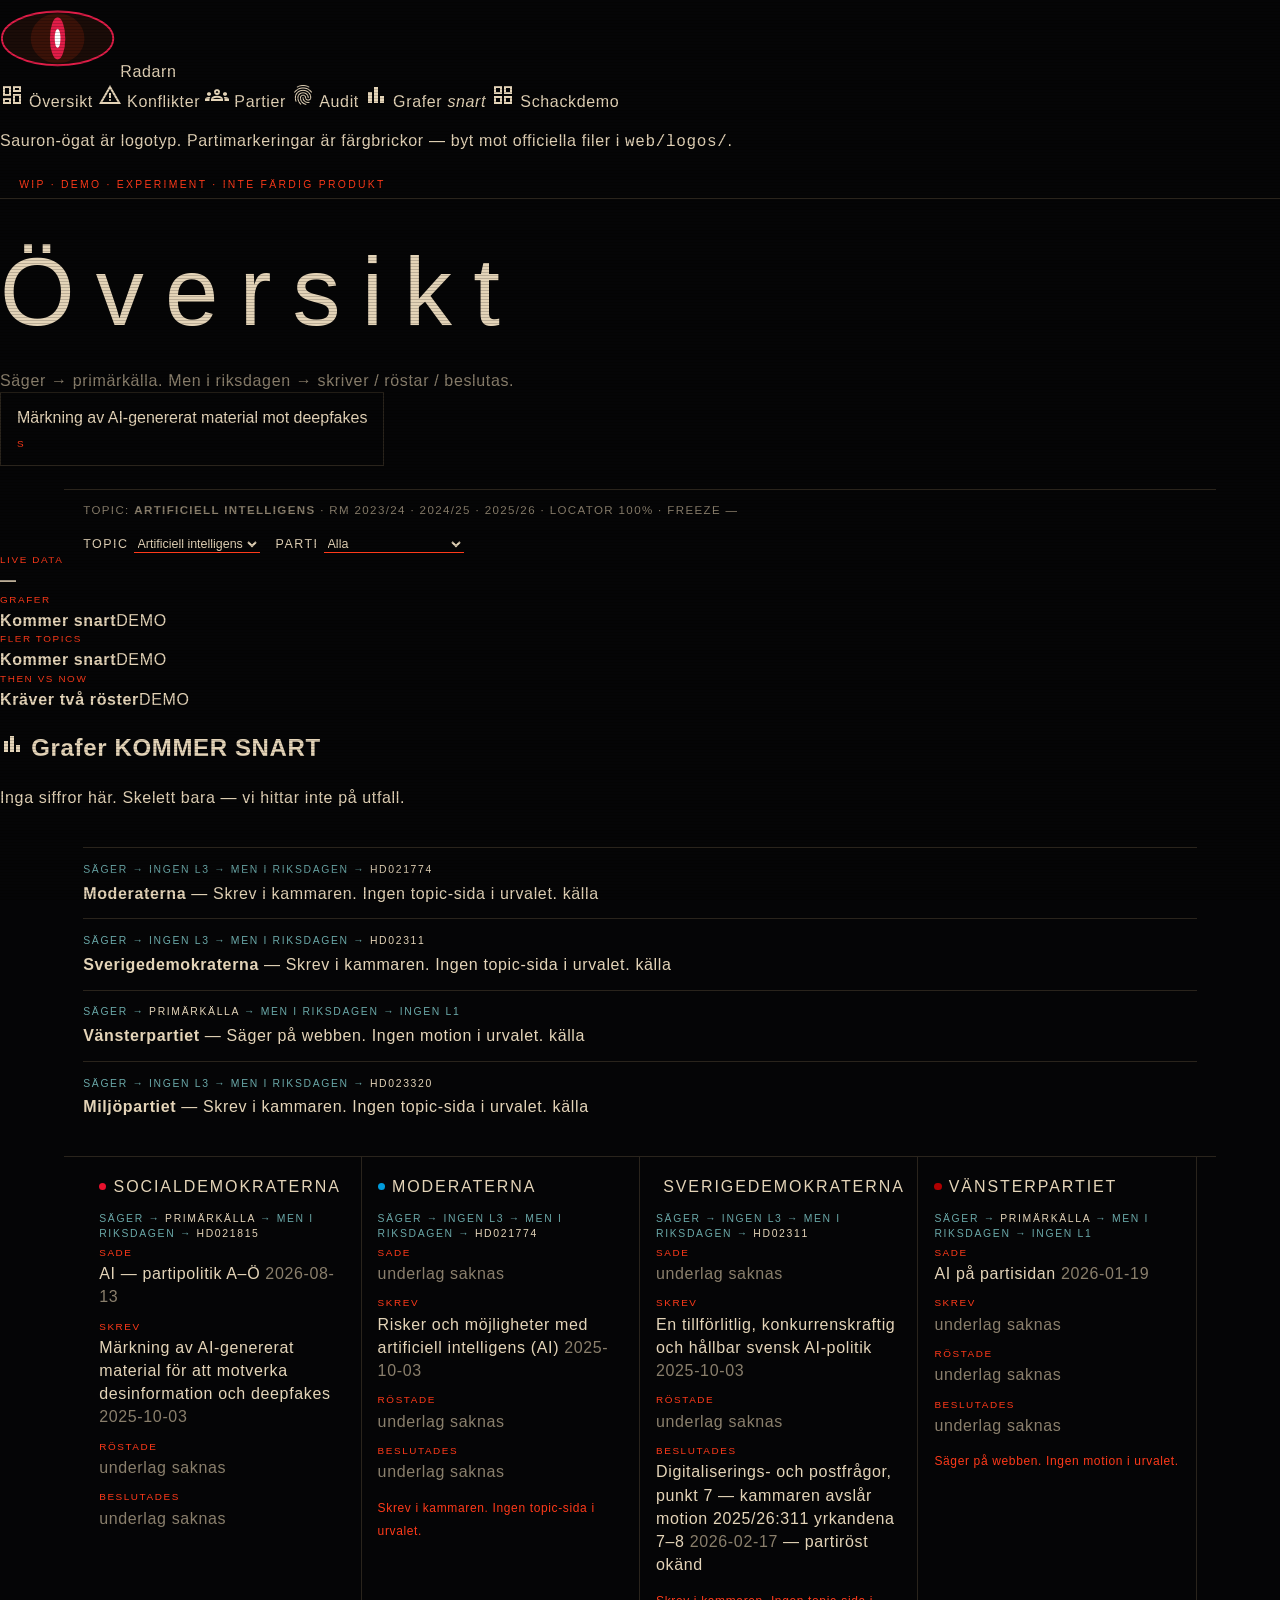
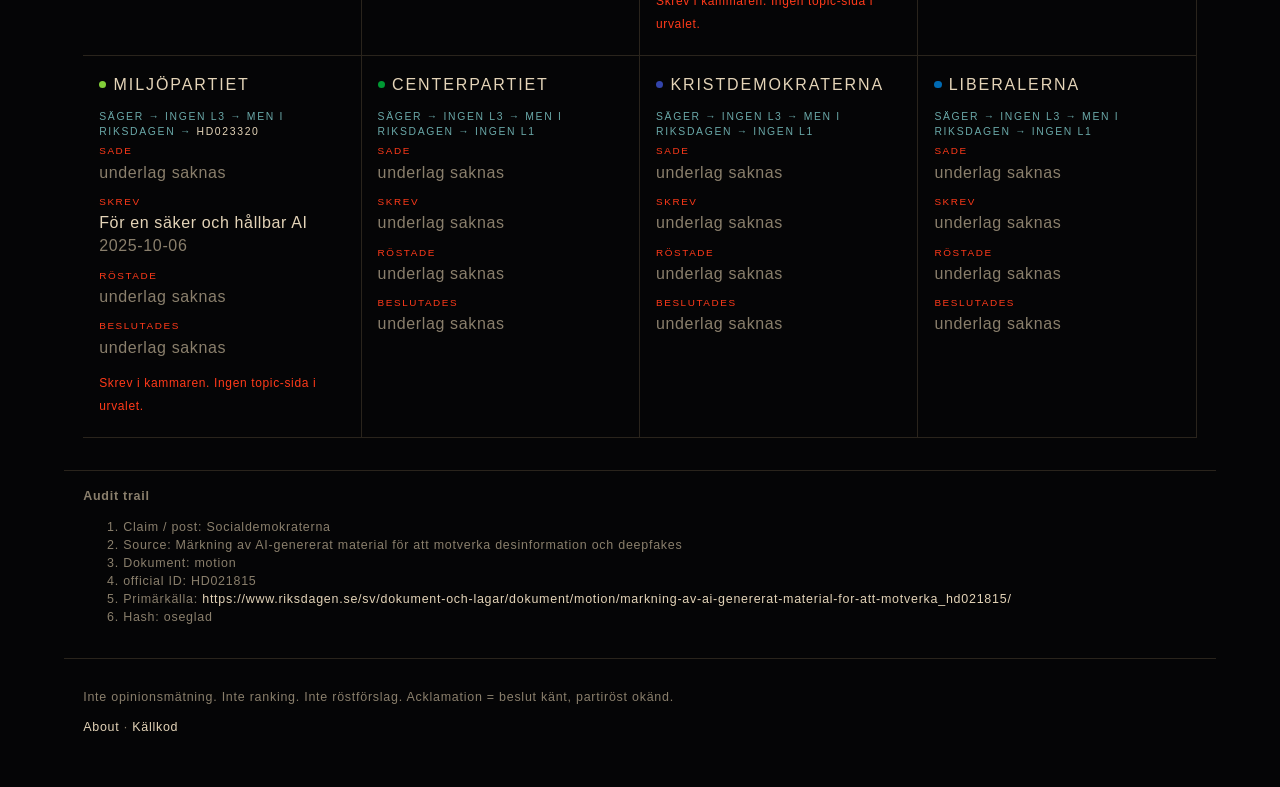
==== commit 7fb671b3: "feat: shadcn-like admin shell — Sauron logo, Material icons" ====
--- a/web/index.html
+++ b/web/index.html
@@ -3,61 +3,68 @@
 <head>
   <meta charset="utf-8" />
   <meta name="viewport" content="width=device-width, initial-scale=1" />
-  <title>Radarn — ord mot handling</title>
+  <title>Radarn — OpenSverige</title>
+  <link rel="preconnect" href="https://fonts.googleapis.com" />
+  <link href="https://fonts.googleapis.com/css2?family=Inter:wght@400;500;600&family=Material+Symbols+Outlined:opsz,wght,FILL,GRAD@24,400,0,0&display=swap" rel="stylesheet" />
   <link rel="stylesheet" href="tokens.css" />
   <link rel="stylesheet" href="radar.css" />
 </head>
-<body>
-  <button type="button" id="gate" class="gate">
-    <span class="gate-kicker">OpenSverige // v0</span>
-    <span class="gate-title">RADARN</span>
-    <span class="gate-go">click to enter</span>
-  </button>
+<body class="app">
   <a class="skip" href="#grid">Hoppa till partier</a>
-  <p class="wip">WIP · experiment · Discord + SuperGrok 4.6 · inte färdig produkt</p>
-
-  <header class="mast">
-    <p class="brand">OpenSverige</p>
-    <nav class="nav" aria-label="Sidor">
-      <a href="index.html" aria-current="page">Radarn</a>
-      <a href="chess.html">Schackdemo</a>
-      <a href="https://github.com/opensverige/barometer-bs/blob/main/docs/ABOUT.md">About</a>
+  <aside class="sidebar">
+    <a class="logo" href="index.html" aria-label="Radarn">
+      <svg class="eye" viewBox="0 0 120 80" aria-hidden="true">
+        <ellipse cx="60" cy="40" rx="58" ry="28" fill="#1a0c08" stroke="#e11d48" stroke-width="2"/>
+        <ellipse cx="60" cy="40" rx="28" ry="26" fill="#3a1208"/>
+        <ellipse class="pupil" cx="60" cy="40" rx="8" ry="22" fill="#e11d48"/>
+        <ellipse cx="60" cy="40" rx="3" ry="10" fill="#fff"/>
+      </svg>
+      <span>Radarn</span>
+    </a>
+    <nav aria-label="Huvudmeny">
+      <a href="index.html" aria-current="page"><span class="material-symbols-outlined" aria-hidden="true">dashboard</span> Översikt</a>
+      <a href="#flags"><span class="material-symbols-outlined" aria-hidden="true">warning</span> Konflikter</a>
+      <a href="#grid"><span class="material-symbols-outlined" aria-hidden="true">groups</span> Partier</a>
+      <a href="#audit"><span class="material-symbols-outlined" aria-hidden="true">fingerprint</span> Audit</a>
+      <a href="#graphs" class="soon"><span class="material-symbols-outlined" aria-hidden="true">bar_chart</span> Grafer <em>snart</em></a>
+      <a href="chess.html"><span class="material-symbols-outlined" aria-hidden="true">grid_view</span> Schackdemo</a>
     </nav>
-  </header>
-
-  <section class="sauron" aria-label="Sauron">
-    <div class="hud-ring">
-      <svg class="eye" viewBox="0 0 120 80" aria-hidden="true">
-        <ellipse cx="60" cy="40" rx="58" ry="28" fill="#1a0c08" stroke="#ff3a1a" stroke-width="2"/>
-        <ellipse cx="60" cy="40" rx="28" ry="26" fill="#3a1208"/>
-        <ellipse class="pupil" cx="60" cy="40" rx="8" ry="22" fill="#ff3a1a"/>
-        <ellipse cx="60" cy="40" rx="3" ry="10" fill="#f4e7d4"/>
-      </svg>
+    <p class="side-note">Sauron-ögat är logotyp. Partimarkeringar är färgbrickor — byt mot officiella filer i <code>web/logos/</code>.</p>
+  </aside>
+  <div class="main">
+    <p class="wip">WIP · DEMO · experiment · inte färdig produkt</p>
+    <header class="topbar">
+      <div>
+        <h1>Översikt</h1>
+        <p class="lede">Säger → primärkälla. Men i riksdagen → skriver / röstar / beslutas.</p>
+      </div>
+      <button type="button" class="bubble" id="bubble" aria-live="polite">…</button>
+    </header>
+    <p class="topic" id="meta"></p>
+    <div class="filters" role="search">
+      <label>Topic <select id="filter-topic"></select></label>
+      <label>Parti <select id="filter-party"></select></label>
     </div>
-    <button type="button" class="bubble" id="bubble" aria-live="polite">…</button>
-  </section>
-
-  <header class="top">
-    <h1>RADARN</h1>
-    <p class="lede">Säger → primärkälla. Men i riksdagen → skriver / röstar / beslutas. Tom cell = inget underlag, inte frikänd.</p>
-  </header>
-
-  <p class="topic" id="meta"></p>
-
-  <div class="filters" role="search">
-    <label>Topic <select id="filter-topic"></select></label>
-    <label>Parti <select id="filter-party"></select></label>
+    <section class="kpis" aria-label="Nyckeltal">
+      <article class="kpi"><span class="k">Live data</span><strong id="kpi-live">—</strong></article>
+      <article class="kpi demo"><span class="k">Grafer</span><strong>Kommer snart</strong><span class="pill">DEMO</span></article>
+      <article class="kpi demo"><span class="k">Fler topics</span><strong>Kommer snart</strong><span class="pill">DEMO</span></article>
+      <article class="kpi demo"><span class="k">then vs now</span><strong>Kräver två röster</strong><span class="pill">DEMO</span></article>
+    </section>
+    <section id="graphs" class="panel demo-panel" aria-label="Grafer">
+      <h2><span class="material-symbols-outlined">bar_chart</span> Grafer <span class="pill">KOMMER SNART</span></h2>
+      <p>Inga siffror här. Skelett bara — vi hittar inte på utfall.</p>
+      <div class="skel" aria-hidden="true"><i></i><i></i><i></i><i></i><i></i></div>
+    </section>
+    <section id="tvn" class="tvn" aria-label="then vs now"></section>
+    <section id="flags" class="flags" aria-label="Konfliktflaggor"></section>
+    <section id="grid" class="grid" aria-label="Partier"></section>
+    <section id="audit" class="audit" aria-label="Audit trail"></section>
+    <footer>
+      <p>Inte opinionsmätning. Inte ranking. Inte röstförslag. Acklamation = beslut känt, partiröst okänd.</p>
+      <p><a href="https://github.com/opensverige/barometer-bs/blob/main/docs/ABOUT.md">About</a> · <a href="https://github.com/opensverige/barometer-bs">Källkod</a></p>
+    </footer>
   </div>
-
-  <section id="tvn" class="tvn" aria-label="then vs now"></section>
-  <section id="flags" class="flags" aria-label="Konfliktflaggor"></section>
-  <section id="grid" class="grid" aria-label="Partier"></section>
-  <section id="audit" class="audit" aria-label="Audit trail"></section>
-
-  <footer>
-    <p>Inte opinionsmätning. Inte ranking. Inte röstförslag. Acklamation = beslut känt, partiröst okänd.</p>
-    <p><a href="https://github.com/opensverige/barometer-bs/blob/main/docs/ABOUT.md">About</a> · <a href="https://github.com/opensverige/barometer-bs">Källkod</a></p>
-  </footer>
   <script src="radar.js"></script>
 </body>
 </html>
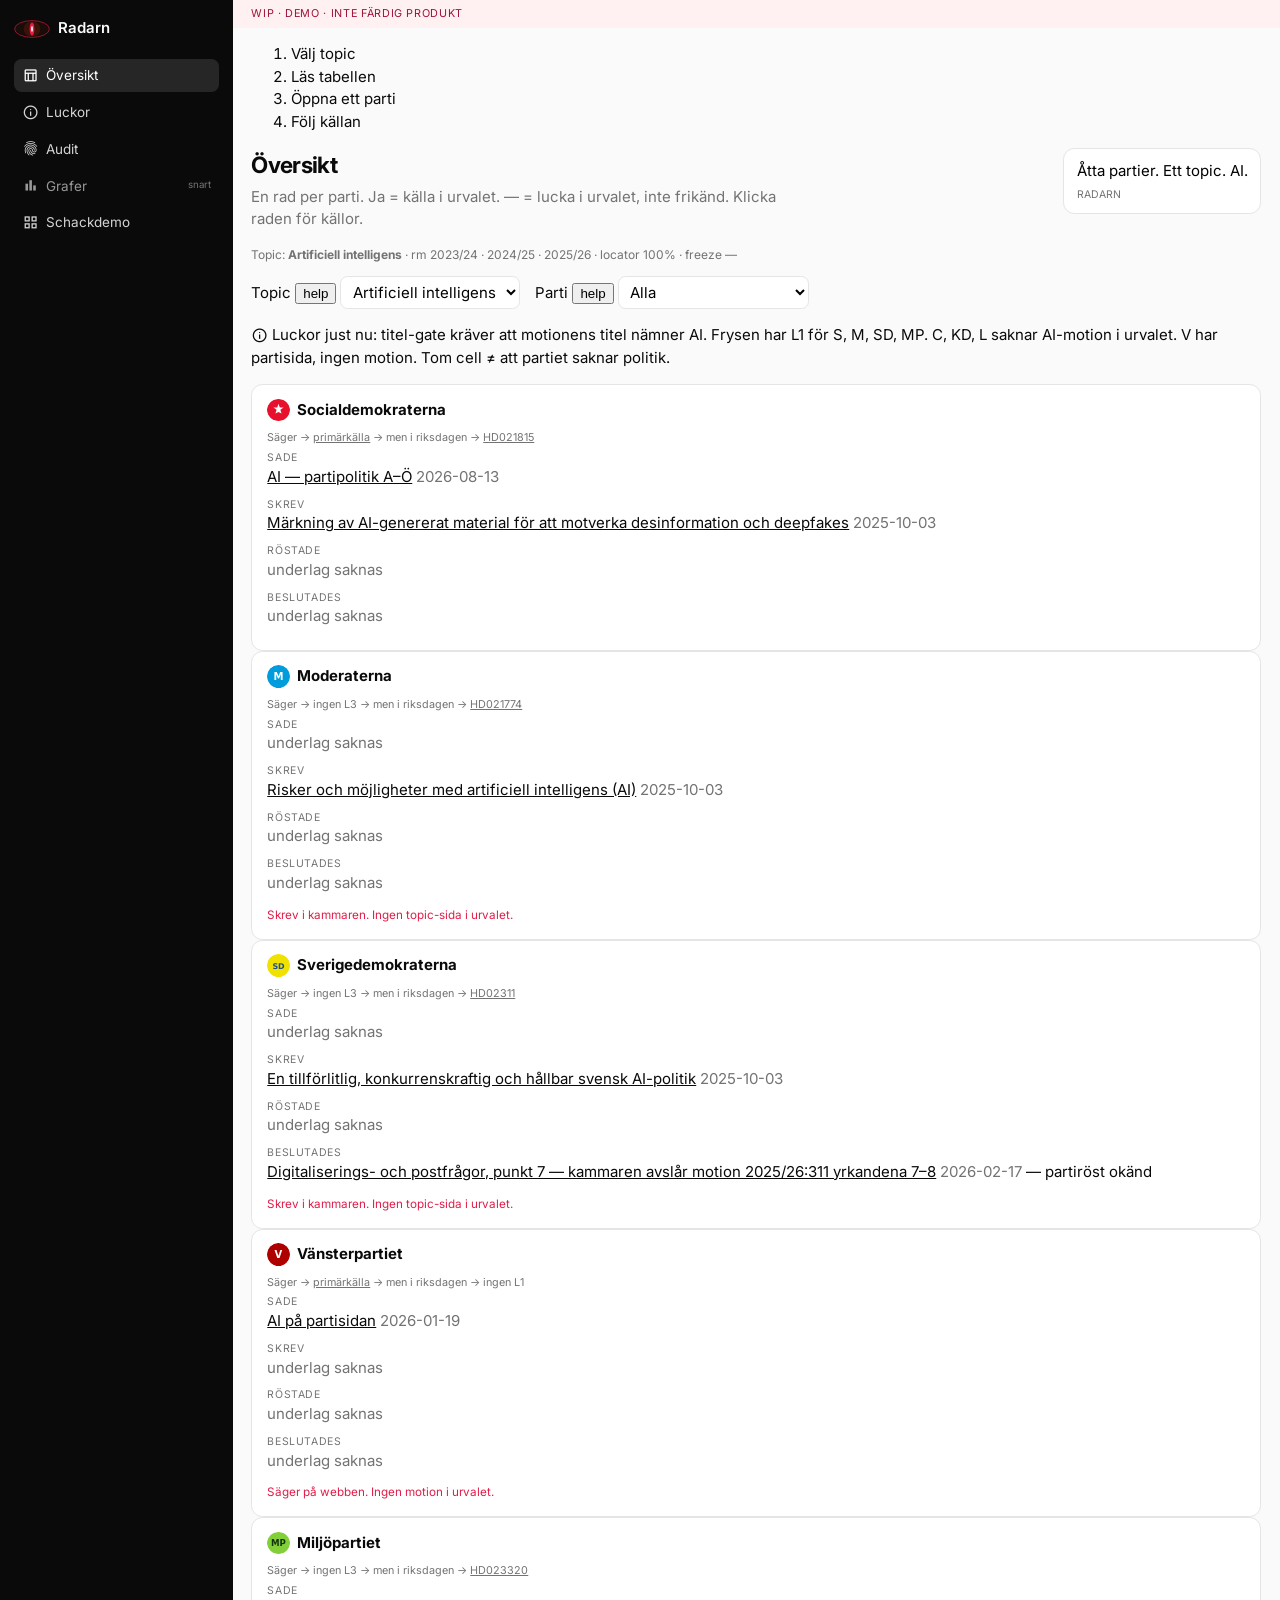
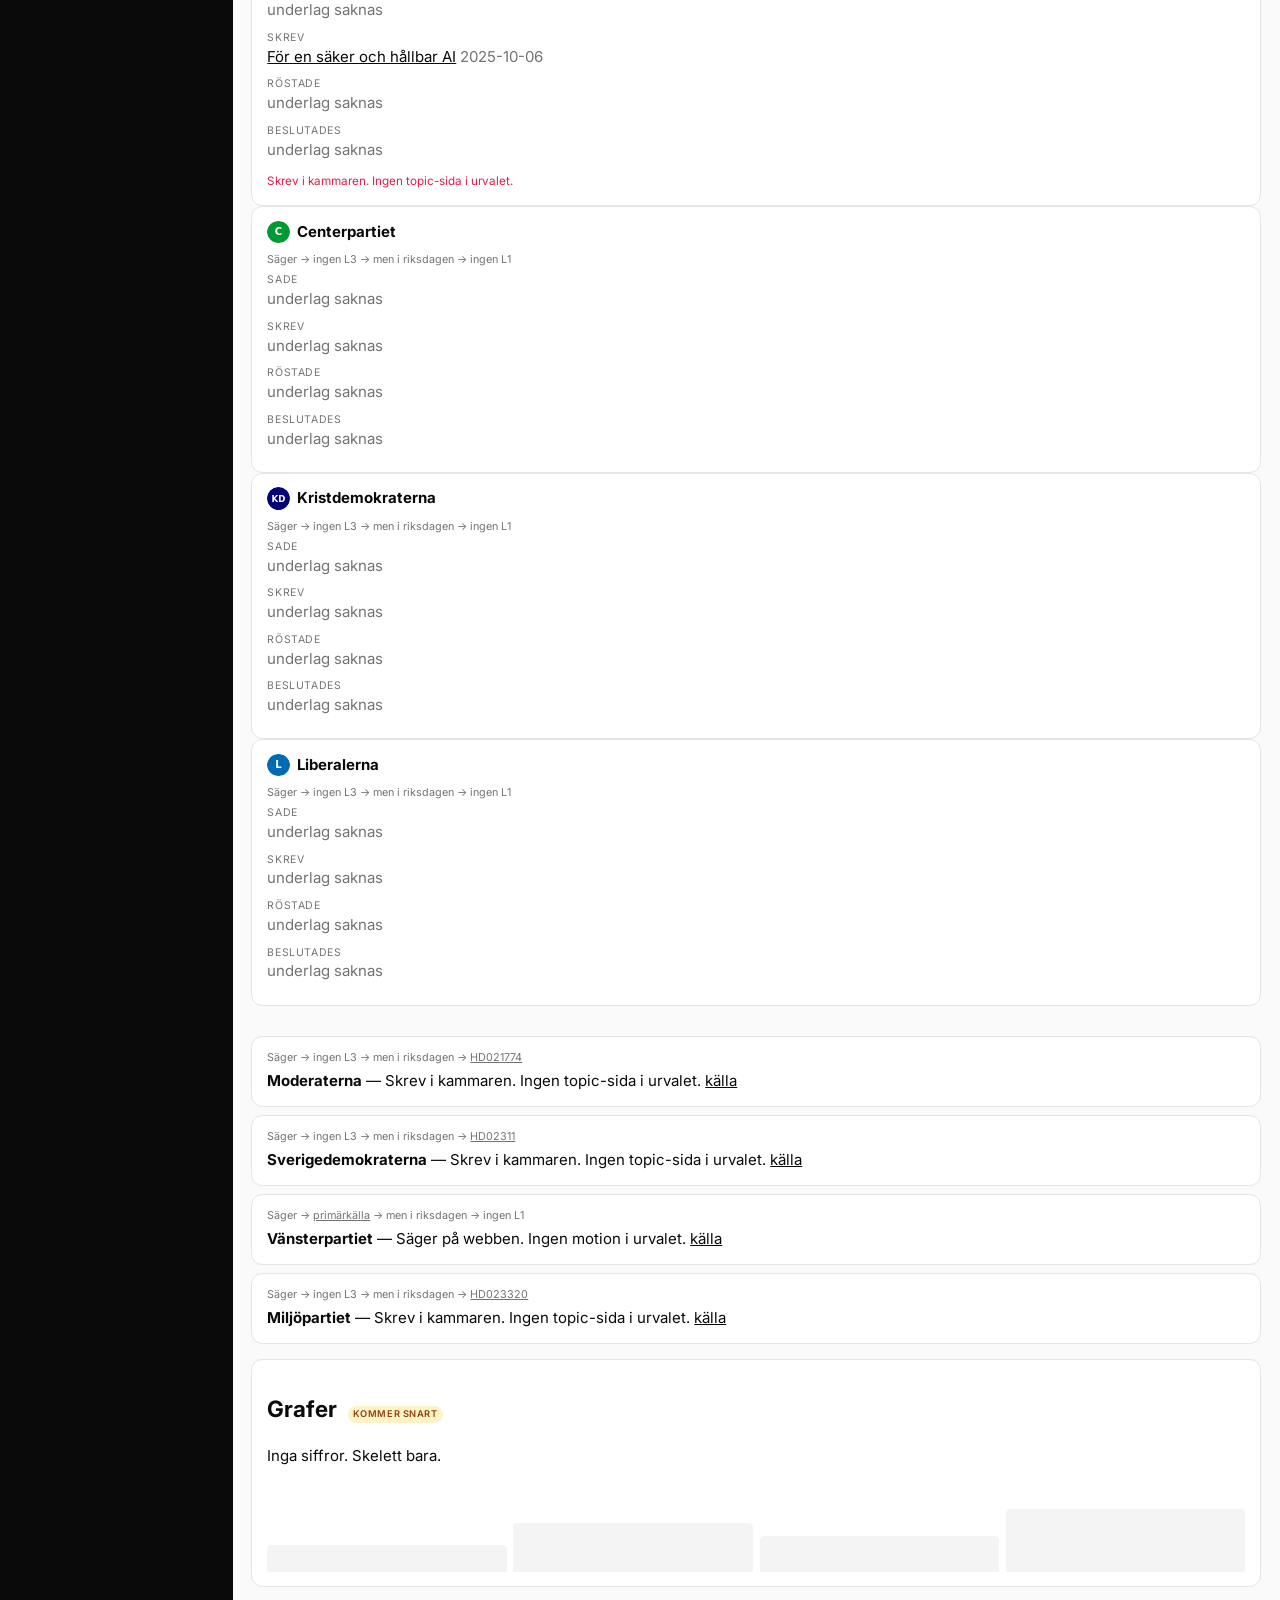
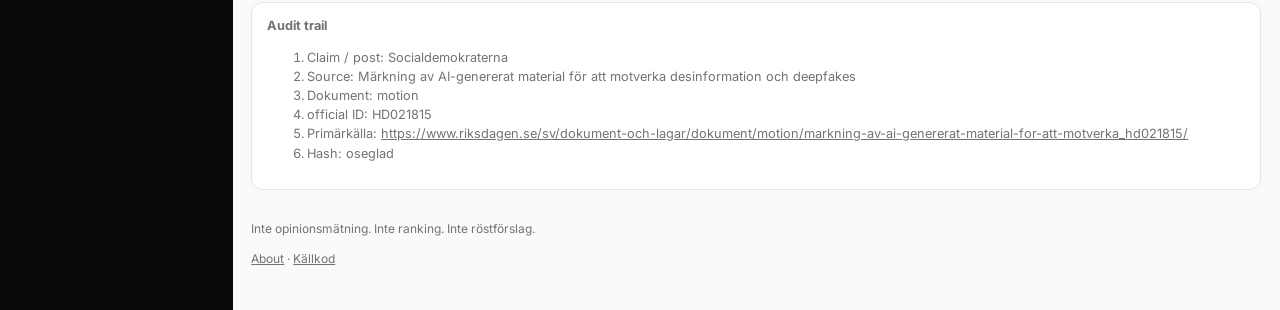
==== commit 005d4f69: "feat: table-first overview — flow, help, gap callout" ====
--- a/web/index.html
+++ b/web/index.html
@@ -10,7 +10,7 @@
   <link rel="stylesheet" href="radar.css" />
 </head>
 <body class="app">
-  <a class="skip" href="#grid">Hoppa till partier</a>
+  <a class="skip" href="#grid">Hoppa till tabellen</a>
   <aside class="sidebar">
     <a class="logo" href="index.html" aria-label="Radarn">
       <svg class="eye" viewBox="0 0 120 80" aria-hidden="true">
@@ -22,46 +22,54 @@
       <span>Radarn</span>
     </a>
     <nav aria-label="Huvudmeny">
-      <a href="index.html" aria-current="page"><span class="material-symbols-outlined" aria-hidden="true">dashboard</span> Översikt</a>
-      <a href="#flags"><span class="material-symbols-outlined" aria-hidden="true">warning</span> Konflikter</a>
-      <a href="#grid"><span class="material-symbols-outlined" aria-hidden="true">groups</span> Partier</a>
+      <a href="index.html" aria-current="page"><span class="material-symbols-outlined" aria-hidden="true">table_chart</span> Översikt</a>
+      <a href="#gap"><span class="material-symbols-outlined" aria-hidden="true">info</span> Luckor</a>
       <a href="#audit"><span class="material-symbols-outlined" aria-hidden="true">fingerprint</span> Audit</a>
       <a href="#graphs" class="soon"><span class="material-symbols-outlined" aria-hidden="true">bar_chart</span> Grafer <em>snart</em></a>
       <a href="chess.html"><span class="material-symbols-outlined" aria-hidden="true">grid_view</span> Schackdemo</a>
     </nav>
-    <p class="side-note">Sauron-ögat är logotyp. Partimarkeringar är färgbrickor — byt mot officiella filer i <code>web/logos/</code>.</p>
   </aside>
   <div class="main">
-    <p class="wip">WIP · DEMO · experiment · inte färdig produkt</p>
+    <p class="wip">WIP · DEMO · inte färdig produkt</p>
+    <ol class="flow" aria-label="Flöde">
+      <li>Välj topic</li>
+      <li>Läs tabellen</li>
+      <li>Öppna ett parti</li>
+      <li>Följ källan</li>
+    </ol>
     <header class="topbar">
       <div>
         <h1>Översikt</h1>
-        <p class="lede">Säger → primärkälla. Men i riksdagen → skriver / röstar / beslutas.</p>
+        <p class="lede">En rad per parti. Ja = källa i urvalet. — = lucka i urvalet, inte frikänd. Klicka raden för källor.</p>
       </div>
       <button type="button" class="bubble" id="bubble" aria-live="polite">…</button>
     </header>
     <p class="topic" id="meta"></p>
     <div class="filters" role="search">
-      <label>Topic <select id="filter-topic"></select></label>
-      <label>Parti <select id="filter-party"></select></label>
+      <label>Topic <button type="button" class="help" data-tip="Topic styr urvalet. Inte hårdkodat till AI — listan kommer från datasetet.">help</button>
+        <select id="filter-topic"></select></label>
+      <label>Parti <button type="button" class="help" data-tip="Filtrera tabellen till ett parti. Alla = åtta rader.">help</button>
+        <select id="filter-party"></select></label>
     </div>
-    <section class="kpis" aria-label="Nyckeltal">
-      <article class="kpi"><span class="k">Live data</span><strong id="kpi-live">—</strong></article>
-      <article class="kpi demo"><span class="k">Grafer</span><strong>Kommer snart</strong><span class="pill">DEMO</span></article>
-      <article class="kpi demo"><span class="k">Fler topics</span><strong>Kommer snart</strong><span class="pill">DEMO</span></article>
-      <article class="kpi demo"><span class="k">then vs now</span><strong>Kräver två röster</strong><span class="pill">DEMO</span></article>
+    <p id="gap" class="callout">
+      <span class="material-symbols-outlined" aria-hidden="true">info</span>
+      <span>Luckor just nu: titel-gate kräver att motionens titel nämner AI. Frysen har L1 för S, M, SD, MP. C, KD, L saknar AI-motion i urvalet. V har partisida, ingen motion. Tom cell ≠ att partiet saknar politik.</span>
+    </p>
+    <div id="grid" class="table-wrap" aria-label="Partier"></div>
+    <section id="tvn" class="tvn" aria-label="then vs now"></section>
+    <section id="flags" class="flags" hidden></section>
+    <section id="graphs" class="panel demo-panel">
+      <h2>Grafer <span class="pill">KOMMER SNART</span></h2>
+      <p>Inga siffror. Skelett bara.</p>
+      <div class="skel" aria-hidden="true"><i></i><i></i><i></i><i></i></div>
     </section>
-    <section id="graphs" class="panel demo-panel" aria-label="Grafer">
-      <h2><span class="material-symbols-outlined">bar_chart</span> Grafer <span class="pill">KOMMER SNART</span></h2>
-      <p>Inga siffror här. Skelett bara — vi hittar inte på utfall.</p>
-      <div class="skel" aria-hidden="true"><i></i><i></i><i></i><i></i><i></i></div>
-    </section>
-    <section id="tvn" class="tvn" aria-label="then vs now"></section>
-    <section id="flags" class="flags" aria-label="Konfliktflaggor"></section>
-    <section id="grid" class="grid" aria-label="Partier"></section>
     <section id="audit" class="audit" aria-label="Audit trail"></section>
+    <aside id="sheet" class="sheet" hidden>
+      <button type="button" class="sheet-close" id="sheet-close">Stäng</button>
+      <div id="sheet-body"></div>
+    </aside>
     <footer>
-      <p>Inte opinionsmätning. Inte ranking. Inte röstförslag. Acklamation = beslut känt, partiröst okänd.</p>
+      <p>Inte opinionsmätning. Inte ranking. Inte röstförslag.</p>
       <p><a href="https://github.com/opensverige/barometer-bs/blob/main/docs/ABOUT.md">About</a> · <a href="https://github.com/opensverige/barometer-bs">Källkod</a></p>
     </footer>
   </div>
--- a/web/tokens.css
+++ b/web/tokens.css
@@ -1,45 +1,23 @@
 :root {
-  --void: #050506;
-  --hud: #e4d4b8;
-  --muted: #8a7f6c;
-  --laser: #ff3a1a;
-  --line: #2a241c;
-  --cyan: #6aa8a8;
-  --sans: "Arial Narrow", "Helvetica Neue", Arial, sans-serif;
-  --party-s: #e8112d;
-  --party-m: #019cdb;
-  --party-sd: #dddb00;
-  --party-v: #af0000;
-  --party-mp: #83cf39;
-  --party-c: #009933;
-  --party-kd: #3344aa;
-  --party-l: #006ab3;
+  --bg: #fafafa;
+  --fg: #0a0a0a;
+  --muted: #737373;
+  --card: #fff;
+  --border: #e5e5e5;
+  --side: #0a0a0a;
+  --side-fg: #fafafa;
+  --accent: #e11d48;
+  --ring: #0a0a0a;
+  --radius: 0.75rem;
+  --sans: Inter, ui-sans-serif, system-ui, sans-serif;
 }
 *, *::before, *::after { box-sizing: border-box; }
-html, body { background: var(--void); color: var(--hud); }
-body {
-  margin: 0;
-  font: 16px/1.45 var(--sans);
-  letter-spacing: 0.04em;
-}
-body::before {
-  content: "";
-  pointer-events: none;
-  position: fixed;
-  inset: 0;
-  background: repeating-linear-gradient(
-    to bottom,
-    transparent 0 2px,
-    rgba(0, 0, 0, 0.18) 2px 3px
-  );
-  z-index: 50;
-}
-:focus-visible { outline: 1px solid var(--laser); outline-offset: 3px; }
-a { color: var(--hud); text-decoration: none; }
-a:hover { color: var(--laser); }
+html, body { margin: 0; background: var(--bg); color: var(--fg); font: 15px/1.5 var(--sans); }
+:focus-visible { outline: 2px solid var(--ring); outline-offset: 2px; }
+a { color: inherit; }
 .skip { position: absolute; left: -999px; }
-.skip:focus { left: 0.5rem; top: 0.5rem; z-index: 60; background: var(--void); padding: 0.4rem; }
+.skip:focus { left: 0.5rem; top: 0.5rem; z-index: 9; background: #fff; padding: 0.4rem; }
+.material-symbols-outlined { font-size: 1.15rem; vertical-align: middle; }
 @media (prefers-reduced-motion: reduce) {
   *, *::before, *::after { animation: none !important; transition: none !important; }
-  #gate { display: none !important; }
 }
--- a/web/radar.css
+++ b/web/radar.css
@@ -1,211 +1,77 @@
-.gate {
-  position: fixed;
-  inset: 0;
-  z-index: 40;
+@import url("tokens.css");
+.app { display: grid; grid-template-columns: 15.5rem 1fr; min-height: 100vh; }
+.sidebar {
+  background: var(--side);
+  color: var(--side-fg);
+  padding: 1.1rem 0.9rem;
   display: flex;
   flex-direction: column;
-  align-items: center;
-  justify-content: center;
   gap: 1.2rem;
-  background: #050506;
-  border: 0;
-  color: var(--hud);
-  cursor: pointer;
 }
-.gate-kicker {
-  letter-spacing: 0.45em;
-  text-transform: uppercase;
-  font-size: 0.7rem;
-  color: var(--laser);
+.logo { display: flex; align-items: center; gap: 0.55rem; font-weight: 600; text-decoration: none; }
+.logo .eye { width: 2.4rem; }
+.sidebar nav { display: grid; gap: 0.2rem; }
+.sidebar nav a {
+  display: flex; align-items: center; gap: 0.45rem;
+  padding: 0.45rem 0.55rem; border-radius: 0.5rem; text-decoration: none; color: #d4d4d4; font-size: 0.9rem;
 }
-.gate-title {
-  font-size: clamp(3rem, 12vw, 8rem);
-  letter-spacing: 0.28em;
-  font-weight: 400;
-}
-.gate-go {
-  letter-spacing: 0.4em;
-  text-transform: uppercase;
+.sidebar nav a[aria-current="page"], .sidebar nav a:hover { background: #262626; color: #fff; }
+.sidebar nav a.soon { opacity: 0.7; }
+.sidebar nav em { font-style: normal; font-size: 0.65rem; margin-left: auto; color: #a3a3a3; }
+.side-note { font-size: 0.7rem; color: #a3a3a3; margin-top: auto; }
+.main { padding: 0 1.25rem 2rem; min-width: 0; }
+.wip {
+  margin: 0 -1.25rem 1rem;
+  padding: 0.4rem 1.25rem;
+  background: #fff1f2;
+  color: #9f1239;
   font-size: 0.72rem;
-  color: var(--muted);
-  animation: blink 1.6s steps(2) infinite;
-}
-@keyframes blink { 50% { opacity: 0.15; } }
-.wip {
-  margin: 0;
-  padding: 0.4rem 1.2rem;
-  font-size: 0.65rem;
-  letter-spacing: 0.22em;
-  text-transform: uppercase;
-  color: var(--laser);
-  border-bottom: 1px solid var(--line);
-}
-.mast {
-  display: flex;
-  justify-content: space-between;
-  align-items: baseline;
-  padding: 1rem 1.2rem 0;
-  max-width: 72rem;
-  margin: 0 auto;
-}
-.brand {
-  margin: 0;
-  letter-spacing: 0.35em;
-  text-transform: uppercase;
-  font-size: 0.68rem;
-}
-.nav { display: flex; gap: 1.2rem; font-size: 0.75rem; letter-spacing: 0.18em; text-transform: uppercase; }
-.nav a[aria-current="page"] { color: var(--laser); }
-.sauron {
-  display: flex;
-  align-items: center;
-  gap: 1.4rem;
-  max-width: 72rem;
-  margin: 1.6rem auto 0;
-  padding: 0 1.2rem;
-}
-.hud-ring {
-  width: 9.5rem;
-  height: 9.5rem;
-  border-radius: 50%;
-  border: 1px solid #ff3a1a55;
-  box-shadow: 0 0 0 6px #050506, 0 0 0 7px #ff3a1a33;
-  display: grid;
-  place-items: center;
-}
-.eye { width: 7.2rem; height: auto; }
-.pupil { animation: glance 6s ease-in-out infinite; }
-@keyframes glance {
-  0%, 100% { transform: translateX(0); }
-  45% { transform: translateX(-5px); }
-  70% { transform: translateX(4px); }
-}
-.bubble {
-  flex: 1;
-  max-width: 26rem;
-  text-align: left;
-  background: transparent;
-  color: var(--hud);
-  border: 1px solid var(--line);
-  padding: 0.9rem 1rem;
-  font: 1rem/1.4 var(--sans);
-  cursor: pointer;
-}
-.bubble small {
-  display: block;
-  margin-top: 0.45rem;
-  letter-spacing: 0.2em;
-  text-transform: uppercase;
-  font-size: 0.62rem;
-  color: var(--laser);
-}
-.top, .topic, .filters, .tvn, .flags, .grid, .audit, footer {
-  max-width: 72rem;
-  margin-left: auto;
-  margin-right: auto;
-  padding-left: 1.2rem;
-  padding-right: 1.2rem;
-}
-h1 {
-  font-size: clamp(2.8rem, 10vw, 6rem);
-  font-weight: 400;
-  letter-spacing: 0.22em;
-  margin: 1.4rem 0 0.5rem;
-}
-.lede { margin: 0; max-width: 36rem; color: var(--muted); }
-.topic {
-  font-size: 0.72rem;
-  letter-spacing: 0.12em;
-  text-transform: uppercase;
-  color: var(--muted);
-  border-top: 1px solid var(--line);
-  margin-top: 1.4rem;
-  padding-top: 0.8rem;
-}
-.filters {
-  display: flex;
-  flex-wrap: wrap;
-  gap: 1rem;
-  margin-top: 1rem;
-  font-size: 0.78rem;
-  letter-spacing: 0.12em;
+  letter-spacing: 0.06em;
   text-transform: uppercase;
 }
+.topbar { display: flex; justify-content: space-between; gap: 1rem; align-items: flex-start; margin: 0.4rem 0 1rem; }
+h1 { font-size: 1.5rem; margin: 0 0 0.25rem; letter-spacing: -0.03em; }
+.lede { margin: 0; color: var(--muted); max-width: 36rem; }
+.bubble {
+  max-width: 22rem; text-align: left; background: var(--card); border: 1px solid var(--border);
+  border-radius: var(--radius); padding: 0.7rem 0.85rem; cursor: pointer; font: inherit;
+}
+.bubble small { display: block; margin-top: 0.3rem; color: var(--muted); font-size: 0.7rem; }
+.topic { color: var(--muted); font-size: 0.8rem; }
+.filters { display: flex; gap: 1rem; flex-wrap: wrap; margin: 0.8rem 0 1rem; }
 .filters select {
-  background: var(--void);
-  color: var(--hud);
-  border: 0;
-  border-bottom: 1px solid var(--laser);
-  font: inherit;
+  border: 1px solid var(--border); border-radius: 0.5rem; padding: 0.35rem 0.5rem; background: #fff; font: inherit;
 }
-.tvn, .flags { display: grid; gap: 0; margin-top: 1.2rem; }
-.flag, .tvn-card {
-  border-top: 1px solid var(--line);
-  padding: 0.85rem 0;
+.kpis { display: grid; grid-template-columns: repeat(auto-fill, minmax(11rem, 1fr)); gap: 0.7rem; margin-bottom: 1rem; }
+.kpi, .panel, .card, .flag, .tvn-card, .audit {
+  background: var(--card); border: 1px solid var(--border); border-radius: var(--radius); padding: 0.9rem 1rem;
 }
-.conflict-flow {
-  display: block;
-  font-size: 0.65rem;
-  letter-spacing: 0.16em;
-  text-transform: uppercase;
-  color: var(--cyan);
-  margin-bottom: 0.3rem;
+.kpi .k, .row .k { display: block; font-size: 0.7rem; color: var(--muted); text-transform: uppercase; letter-spacing: 0.06em; }
+.kpi.demo, .demo-panel { position: relative; }
+.pill {
+  display: inline-block; margin-left: 0.35rem; font-size: 0.62rem; font-weight: 600;
+  letter-spacing: 0.06em; padding: 0.1rem 0.35rem; border-radius: 999px; background: #fef3c7; color: #92400e;
 }
-.grid {
-  display: grid;
-  grid-template-columns: repeat(auto-fill, minmax(16.5rem, 1fr));
-  gap: 0;
-  border-top: 1px solid var(--line);
-  margin-top: 1.5rem;
+.skel { display: flex; align-items: flex-end; gap: 0.45rem; height: 6rem; margin-top: 0.8rem; }
+.skel i { flex: 1; background: #f4f4f5; border-radius: 0.3rem 0.3rem 0 0; height: 30%; }
+.skel i:nth-child(2) { height: 55%; }
+.skel i:nth-child(3) { height: 40%; }
+.skel i:nth-child(4) { height: 70%; }
+.skel i:nth-child(5) { height: 45%; }
+.tvn, .flags { display: grid; gap: 0.5rem; margin: 1rem 0; }
+.conflict-flow { display: block; font-size: 0.72rem; color: var(--muted); margin-bottom: 0.25rem; }
+.grid { display: grid; grid-template-columns: repeat(auto-fill, minmax(16rem, 1fr)); gap: 0.7rem; }
+.card h2 { font-size: 1rem; margin: 0 0 0.6rem; display: flex; gap: 0.45rem; align-items: center; }
+.card h2 img { width: 1.5rem; height: 1.5rem; border-radius: 999px; }
+.row { margin: 0 0 0.55rem; }
+.empty { color: var(--muted); }
+.badge { color: var(--accent); font-size: 0.78rem; }
+.audit { margin-top: 1rem; font-size: 0.85rem; color: var(--muted); }
+footer { margin-top: 2rem; color: var(--muted); font-size: 0.8rem; }
+@media (max-width: 860px) {
+  .app { grid-template-columns: 1fr; }
+  .sidebar { flex-direction: row; flex-wrap: wrap; align-items: center; }
+  .sidebar nav { display: flex; flex-wrap: wrap; }
+  .side-note { display: none; }
+  .topbar { flex-direction: column; }
 }
-.card {
-  border-right: 1px solid var(--line);
-  border-bottom: 1px solid var(--line);
-  padding: 1.1rem 1rem 1.3rem;
-  min-height: 15rem;
-}
-.card h2 {
-  font-size: 1rem;
-  letter-spacing: 0.12em;
-  text-transform: uppercase;
-  font-weight: 400;
-  margin: 0 0 0.8rem;
-  display: flex;
-  gap: 0.45rem;
-  align-items: center;
-}
-.dot { width: 0.45rem; height: 0.45rem; border-radius: 50%; background: var(--hud); }
-.dot.s { background: var(--party-s); }
-.dot.m { background: var(--party-m); }
-.dot.sd { background: var(--party-sd); }
-.dot.v { background: var(--party-v); }
-.dot.mp { background: var(--party-mp); }
-.dot.c { background: var(--party-c); }
-.dot.kd { background: var(--party-kd); }
-.dot.l { background: var(--party-l); }
-.row { margin: 0 0 0.7rem; }
-.k {
-  display: block;
-  font-size: 0.62rem;
-  letter-spacing: 0.16em;
-  text-transform: uppercase;
-  color: var(--laser);
-  margin-bottom: 0.12rem;
-}
-.empty { color: var(--muted); }
-.badge { color: var(--laser); font-size: 0.75rem; }
-.audit, footer {
-  margin-top: 2rem;
-  padding-top: 1rem;
-  border-top: 1px solid var(--line);
-  font-size: 0.78rem;
-  letter-spacing: 0.06em;
-  color: var(--muted);
-}
-footer { padding-bottom: 2.5rem; }
-@media (max-width: 640px) {
-  .sauron { flex-direction: column; align-items: flex-start; }
-  .mast { flex-direction: column; gap: 0.5rem; }
-  .card { border-right: 0; }
-  .gate-title { letter-spacing: 0.12em; }
-}
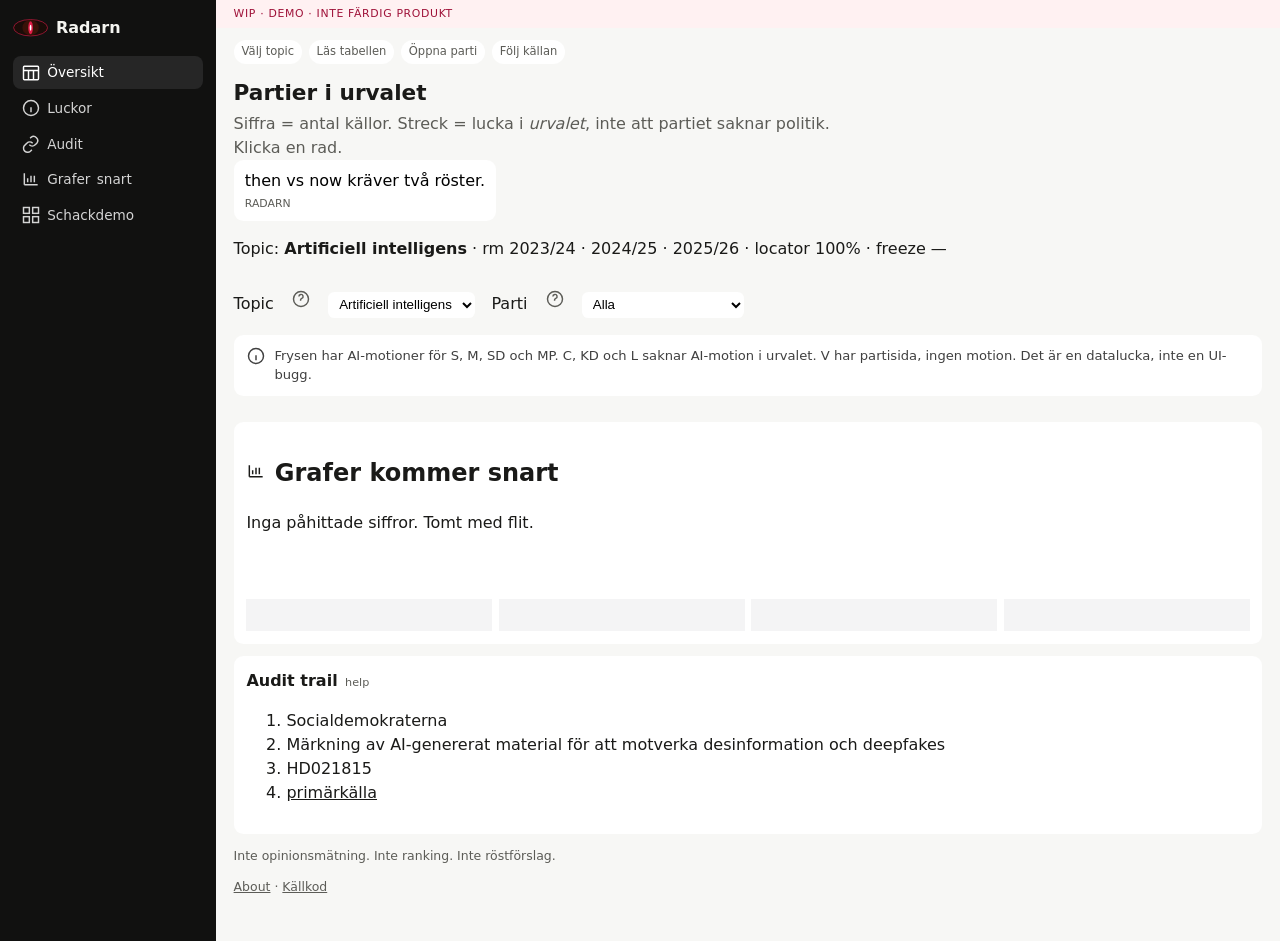
==== commit 9db0cb91: "feat: landmarks, SVG sprite, table as primary view" ====
--- a/web/index.html
+++ b/web/index.html
@@ -4,70 +4,88 @@
   <meta charset="utf-8" />
   <meta name="viewport" content="width=device-width, initial-scale=1" />
   <title>Radarn — OpenSverige</title>
-  <link rel="preconnect" href="https://fonts.googleapis.com" />
-  <link href="https://fonts.googleapis.com/css2?family=Inter:wght@400;500;600&family=Material+Symbols+Outlined:opsz,wght,FILL,GRAD@24,400,0,0&display=swap" rel="stylesheet" />
   <link rel="stylesheet" href="tokens.css" />
   <link rel="stylesheet" href="radar.css" />
 </head>
 <body class="app">
-  <a class="skip" href="#grid">Hoppa till tabellen</a>
+  <svg xmlns="http://www.w3.org/2000/svg" class="visually-hidden" aria-hidden="true">
+    <symbol id="i-info" viewBox="0 0 24 24"><circle cx="12" cy="12" r="9"/><path d="M12 11v6M12 8h.01"/></symbol>
+    <symbol id="i-help" viewBox="0 0 24 24"><circle cx="12" cy="12" r="9"/><path d="M9.5 9a2.5 2.5 0 1 1 3.4 2.3c-.8.4-1.4 1-1.4 1.7V14M12 17h.01"/></symbol>
+    <symbol id="i-table" viewBox="0 0 24 24"><rect x="3" y="4" width="18" height="16" rx="1"/><path d="M3 9h18M9 9v11M15 9v11"/></symbol>
+    <symbol id="i-chart" viewBox="0 0 24 24"><path d="M4 19V5M4 19h16"/><path d="M8 16v-5M12 16V8M16 16v-8"/></symbol>
+    <symbol id="i-grid" viewBox="0 0 24 24"><rect x="3" y="3" width="7" height="7"/><rect x="14" y="3" width="7" height="7"/><rect x="3" y="14" width="7" height="7"/><rect x="14" y="14" width="7" height="7"/></symbol>
+    <symbol id="i-check" viewBox="0 0 24 24"><path d="M5 12l5 5 9-9"/></symbol>
+    <symbol id="i-dash" viewBox="0 0 24 24"><path d="M6 12h12"/></symbol>
+    <symbol id="i-close" viewBox="0 0 24 24"><path d="M6 6l12 12M18 6L6 18"/></symbol>
+    <symbol id="i-link" viewBox="0 0 24 24"><path d="M10 13a5 5 0 0 0 7 0l2-2a5 5 0 0 0-7-7l-1 1"/><path d="M14 11a5 5 0 0 0-7 0l-2 2a5 5 0 1 0 7 7l1-1"/></symbol>
+    <symbol id="i-warn" viewBox="0 0 24 24"><path d="M12 3l10 18H2L12 3z"/><path d="M12 10v5M12 18h.01"/></symbol>
+  </svg>
+
+  <a class="skip" href="#oversikt">Hoppa till tabellen</a>
+
   <aside class="sidebar">
-    <a class="logo" href="index.html" aria-label="Radarn">
+    <a class="logo" href="index.html">
       <svg class="eye" viewBox="0 0 120 80" aria-hidden="true">
         <ellipse cx="60" cy="40" rx="58" ry="28" fill="#1a0c08" stroke="#e11d48" stroke-width="2"/>
         <ellipse cx="60" cy="40" rx="28" ry="26" fill="#3a1208"/>
-        <ellipse class="pupil" cx="60" cy="40" rx="8" ry="22" fill="#e11d48"/>
+        <ellipse cx="60" cy="40" rx="8" ry="22" fill="#e11d48"/>
         <ellipse cx="60" cy="40" rx="3" ry="10" fill="#fff"/>
       </svg>
       <span>Radarn</span>
     </a>
     <nav aria-label="Huvudmeny">
-      <a href="index.html" aria-current="page"><span class="material-symbols-outlined" aria-hidden="true">table_chart</span> Översikt</a>
-      <a href="#gap"><span class="material-symbols-outlined" aria-hidden="true">info</span> Luckor</a>
-      <a href="#audit"><span class="material-symbols-outlined" aria-hidden="true">fingerprint</span> Audit</a>
-      <a href="#graphs" class="soon"><span class="material-symbols-outlined" aria-hidden="true">bar_chart</span> Grafer <em>snart</em></a>
-      <a href="chess.html"><span class="material-symbols-outlined" aria-hidden="true">grid_view</span> Schackdemo</a>
+      <a href="index.html" aria-current="page"><svg class="ico" aria-hidden="true"><use href="#i-table"/></svg> Översikt</a>
+      <a href="#luckor"><svg class="ico" aria-hidden="true"><use href="#i-info"/></svg> Luckor</a>
+      <a href="#audit"><svg class="ico" aria-hidden="true"><use href="#i-link"/></svg> Audit</a>
+      <a href="#grafer"><svg class="ico" aria-hidden="true"><use href="#i-chart"/></svg> Grafer <span class="soon">snart</span></a>
+      <a href="chess.html"><svg class="ico" aria-hidden="true"><use href="#i-grid"/></svg> Schackdemo</a>
     </nav>
   </aside>
+
   <div class="main">
-    <p class="wip">WIP · DEMO · inte färdig produkt</p>
-    <ol class="flow" aria-label="Flöde">
+    <p class="wip">WIP · demo · inte färdig produkt</p>
+    <ol class="flow">
       <li>Välj topic</li>
       <li>Läs tabellen</li>
-      <li>Öppna ett parti</li>
+      <li>Öppna parti</li>
       <li>Följ källan</li>
     </ol>
-    <header class="topbar">
+    <header class="head">
       <div>
-        <h1>Översikt</h1>
-        <p class="lede">En rad per parti. Ja = källa i urvalet. — = lucka i urvalet, inte frikänd. Klicka raden för källor.</p>
+        <h1>Partier i urvalet</h1>
+        <p class="lede">Siffra = antal källor. Streck = lucka i <em>urvalet</em>, inte att partiet saknar politik. Klicka en rad.</p>
       </div>
       <button type="button" class="bubble" id="bubble" aria-live="polite">…</button>
     </header>
-    <p class="topic" id="meta"></p>
+    <p id="meta" class="meta"></p>
     <div class="filters" role="search">
-      <label>Topic <button type="button" class="help" data-tip="Topic styr urvalet. Inte hårdkodat till AI — listan kommer från datasetet.">help</button>
-        <select id="filter-topic"></select></label>
-      <label>Parti <button type="button" class="help" data-tip="Filtrera tabellen till ett parti. Alla = åtta rader.">help</button>
-        <select id="filter-party"></select></label>
+      <label>Topic
+        <button type="button" class="ico-btn" data-tip="Styr urvalet. Kommer från datan, inte hårdkodat AI." aria-label="Vad betyder topic?"><svg class="ico"><use href="#i-help"/></svg></button>
+        <select id="filter-topic"></select>
+      </label>
+      <label>Parti
+        <button type="button" class="ico-btn" data-tip="Filtrera till ett parti. Alla = åtta rader." aria-label="Vad betyder parti-filtret?"><svg class="ico"><use href="#i-help"/></svg></button>
+        <select id="filter-party"></select>
+      </label>
     </div>
-    <p id="gap" class="callout">
-      <span class="material-symbols-outlined" aria-hidden="true">info</span>
-      <span>Luckor just nu: titel-gate kräver att motionens titel nämner AI. Frysen har L1 för S, M, SD, MP. C, KD, L saknar AI-motion i urvalet. V har partisida, ingen motion. Tom cell ≠ att partiet saknar politik.</span>
+    <p id="luckor" class="callout">
+      <svg class="ico" aria-hidden="true"><use href="#i-info"/></svg>
+      <span>Frysen har AI-motioner för S, M, SD och MP. C, KD och L saknar AI-motion i urvalet. V har partisida, ingen motion. Det är en datalucka, inte en UI-bugg.</span>
     </p>
-    <div id="grid" class="table-wrap" aria-label="Partier"></div>
-    <section id="tvn" class="tvn" aria-label="then vs now"></section>
-    <section id="flags" class="flags" hidden></section>
-    <section id="graphs" class="panel demo-panel">
-      <h2>Grafer <span class="pill">KOMMER SNART</span></h2>
-      <p>Inga siffror. Skelett bara.</p>
+    <div id="oversikt" class="table-wrap"></div>
+    <div id="grid" class="visually-hidden" aria-hidden="true"></div>
+    <section id="tvn" hidden></section>
+    <section id="flags" hidden></section>
+    <section id="grafer" class="panel">
+      <h2><svg class="ico" aria-hidden="true"><use href="#i-chart"/></svg> Grafer <span class="soon">kommer snart</span></h2>
+      <p>Inga påhittade siffror. Tomt med flit.</p>
       <div class="skel" aria-hidden="true"><i></i><i></i><i></i><i></i></div>
     </section>
-    <section id="audit" class="audit" aria-label="Audit trail"></section>
-    <aside id="sheet" class="sheet" hidden>
-      <button type="button" class="sheet-close" id="sheet-close">Stäng</button>
+    <section id="audit" class="panel"></section>
+    <dialog id="sheet">
+      <form method="dialog"><button type="submit" class="ico-btn" aria-label="Stäng"><svg class="ico"><use href="#i-close"/></svg></button></form>
       <div id="sheet-body"></div>
-    </aside>
+    </dialog>
     <footer>
       <p>Inte opinionsmätning. Inte ranking. Inte röstförslag.</p>
       <p><a href="https://github.com/opensverige/barometer-bs/blob/main/docs/ABOUT.md">About</a> · <a href="https://github.com/opensverige/barometer-bs">Källkod</a></p>
--- a/web/tokens.css
+++ b/web/tokens.css
@@ -1,23 +1,47 @@
 :root {
-  --bg: #fafafa;
-  --fg: #0a0a0a;
-  --muted: #737373;
-  --card: #fff;
-  --border: #e5e5e5;
-  --side: #0a0a0a;
-  --side-fg: #fafafa;
-  --accent: #e11d48;
-  --ring: #0a0a0a;
-  --radius: 0.75rem;
-  --sans: Inter, ui-sans-serif, system-ui, sans-serif;
+  --bg: #f7f7f5;
+  --fg: #1a1a18;
+  --muted: #5c5c57;
+  --line: #e4e4de;
+  --card: #ffffff;
+  --side: #111110;
+  --side-fg: #f4f4f0;
+  --ok: #0f7a4a;
+  --warn: #9a3412;
+  --focus: #1a1a18;
+  --sans: ui-sans-serif, system-ui, "Segoe UI", sans-serif;
 }
 *, *::before, *::after { box-sizing: border-box; }
-html, body { margin: 0; background: var(--bg); color: var(--fg); font: 15px/1.5 var(--sans); }
-:focus-visible { outline: 2px solid var(--ring); outline-offset: 2px; }
+html { color-scheme: light; }
+body {
+  margin: 0;
+  background: var(--bg);
+  color: var(--fg);
+  font: 16px/1.5 var(--sans);
+}
+:focus-visible { outline: 2px solid var(--focus); outline-offset: 2px; }
+.visually-hidden {
+  position: absolute; width: 1px; height: 1px; padding: 0; margin: -1px;
+  overflow: hidden; clip: rect(0,0,0,0); white-space: nowrap; border: 0;
+}
+.skip { position: absolute; left: -999px; }
+.skip:focus { left: 0.5rem; top: 0.5rem; z-index: 20; background: #fff; padding: 0.5rem 0.7rem; }
 a { color: inherit; }
-.skip { position: absolute; left: -999px; }
-.skip:focus { left: 0.5rem; top: 0.5rem; z-index: 9; background: #fff; padding: 0.4rem; }
-.material-symbols-outlined { font-size: 1.15rem; vertical-align: middle; }
+.ico { width: 1.25rem; height: 1.25rem; fill: none; stroke: currentColor; stroke-width: 1.75; flex: 0 0 auto; }
+button.ico-btn {
+  min-width: 44px; min-height: 44px;
+  display: inline-flex; align-items: center; justify-content: center;
+  border: 0; background: transparent; color: var(--muted); cursor: help; position: relative; padding: 0;
+}
+button.ico-btn:hover, button.ico-btn:focus-visible { color: var(--fg); }
+button.ico-btn[data-tip]:hover::after,
+button.ico-btn[data-tip]:focus-visible::after {
+  content: attr(data-tip);
+  position: absolute; left: 50%; bottom: calc(100% + 6px); transform: translateX(-50%);
+  width: max-content; max-width: 16rem; z-index: 12;
+  background: #111110; color: #fff; font-size: 0.75rem; line-height: 1.35;
+  padding: 0.4rem 0.5rem; border-radius: 0.35rem; white-space: normal; pointer-events: none;
+}
 @media (prefers-reduced-motion: reduce) {
   *, *::before, *::after { animation: none !important; transition: none !important; }
 }
--- a/web/radar.css
+++ b/web/radar.css
@@ -1,77 +1,57 @@
 @import url("tokens.css");
-.app { display: grid; grid-template-columns: 15.5rem 1fr; min-height: 100vh; }
-.sidebar {
-  background: var(--side);
-  color: var(--side-fg);
-  padding: 1.1rem 0.9rem;
-  display: flex;
-  flex-direction: column;
-  gap: 1.2rem;
+.app { display: grid; grid-template-columns: 13.5rem 1fr; min-height: 100vh; }
+.sidebar { background: var(--side); color: var(--side-fg); padding: 1rem 0.8rem; }
+.logo { display: flex; align-items: center; gap: 0.5rem; font-weight: 600; text-decoration: none; margin-bottom: 1rem; }
+.logo .eye { width: 2.2rem; }
+.sidebar nav { display: grid; gap: 0.15rem; }
+.sidebar nav a {
+  display: flex; align-items: center; gap: 0.4rem;
+  padding: 0.4rem 0.5rem; border-radius: 0.5rem; text-decoration: none; color: #d4d4d4; font-size: 0.85rem;
 }
-.logo { display: flex; align-items: center; gap: 0.55rem; font-weight: 600; text-decoration: none; }
-.logo .eye { width: 2.4rem; }
-.sidebar nav { display: grid; gap: 0.2rem; }
-.sidebar nav a {
-  display: flex; align-items: center; gap: 0.45rem;
-  padding: 0.45rem 0.55rem; border-radius: 0.5rem; text-decoration: none; color: #d4d4d4; font-size: 0.9rem;
+.sidebar nav a[aria-current="page"] { background: #262626; color: #fff; }
+.sidebar nav em { margin-left: auto; font-style: normal; font-size: 0.65rem; color: #a3a3a3; }
+.main { padding: 0 1.1rem 2rem; min-width: 0; }
+.wip { margin: 0 -1.1rem 0.8rem; padding: 0.35rem 1.1rem; background: #fff1f2; color: #9f1239; font-size: 0.68rem; letter-spacing: 0.06em; text-transform: uppercase; }
+.flow { display: flex; flex-wrap: wrap; gap: 0.4rem; list-style: none; padding: 0; margin: 0 0 0.8rem; font-size: 0.72rem; color: var(--muted); }
+.flow li { padding: 0.2rem 0.5rem; border: 1px solid var(--border); border-radius: 999px; background: #fff; }
+.topbar { display: flex; justify-content: space-between; gap: 1rem; align-items: flex-start; }
+h1 { font-size: 1.35rem; margin: 0 0 0.2rem; }
+.lede { margin: 0; color: var(--muted); max-width: 40rem; }
+.bubble { max-width: 20rem; text-align: left; background: #fff; border: 1px solid var(--border); border-radius: 0.6rem; padding: 0.55rem 0.7rem; cursor: pointer; font: inherit; }
+.bubble small { display: block; color: var(--muted); font-size: 0.68rem; margin-top: 0.2rem; }
+.topic { color: var(--muted); font-size: 0.78rem; }
+.filters { display: flex; gap: 1rem; flex-wrap: wrap; margin: 0.6rem 0; }
+.filters select { border: 1px solid var(--border); border-radius: 0.4rem; padding: 0.3rem 0.45rem; background: #fff; }
+.help { border: 0; background: transparent; color: var(--muted); cursor: help; font: 0.7rem/1 var(--sans); padding: 0 0.15rem; }
+.help:hover::after, .help:focus::after {
+  content: attr(data-tip);
+  display: block; position: absolute; z-index: 8; max-width: 16rem;
+  background: #0a0a0a; color: #fff; padding: 0.4rem 0.5rem; border-radius: 0.4rem; font-size: 0.72rem; white-space: normal;
 }
-.sidebar nav a[aria-current="page"], .sidebar nav a:hover { background: #262626; color: #fff; }
-.sidebar nav a.soon { opacity: 0.7; }
-.sidebar nav em { font-style: normal; font-size: 0.65rem; margin-left: auto; color: #a3a3a3; }
-.side-note { font-size: 0.7rem; color: #a3a3a3; margin-top: auto; }
-.main { padding: 0 1.25rem 2rem; min-width: 0; }
-.wip {
-  margin: 0 -1.25rem 1rem;
-  padding: 0.4rem 1.25rem;
-  background: #fff1f2;
-  color: #9f1239;
-  font-size: 0.72rem;
-  letter-spacing: 0.06em;
-  text-transform: uppercase;
+.help { position: relative; }
+.callout { display: flex; gap: 0.5rem; align-items: flex-start; background: #fff; border: 1px solid var(--border); border-radius: 0.6rem; padding: 0.7rem 0.8rem; font-size: 0.82rem; color: #404040; }
+.table-wrap { overflow-x: auto; border: 1px solid var(--border); border-radius: 0.6rem; background: #fff; margin: 0.8rem 0; }
+table.overview { width: 100%; border-collapse: collapse; }
+table.overview th, table.overview td { padding: 0.55rem 0.7rem; text-align: left; border-bottom: 1px solid var(--border); white-space: nowrap; }
+table.overview th { font-size: 0.7rem; letter-spacing: 0.06em; text-transform: uppercase; color: var(--muted); font-weight: 500; }
+table.overview tbody tr { cursor: pointer; }
+table.overview tbody tr:hover, table.overview tbody tr:focus { background: #f4f4f5; }
+table.overview img { width: 1.2rem; height: 1.2rem; vertical-align: middle; margin-right: 0.35rem; }
+.yes { font-weight: 600; }
+.no { color: var(--muted); }
+.sheet {
+  position: fixed; right: 0; top: 0; bottom: 0; width: min(28rem, 100vw);
+  background: #fff; border-left: 1px solid var(--border); padding: 1rem; overflow: auto; z-index: 7;
 }
-.topbar { display: flex; justify-content: space-between; gap: 1rem; align-items: flex-start; margin: 0.4rem 0 1rem; }
-h1 { font-size: 1.5rem; margin: 0 0 0.25rem; letter-spacing: -0.03em; }
-.lede { margin: 0; color: var(--muted); max-width: 36rem; }
-.bubble {
-  max-width: 22rem; text-align: left; background: var(--card); border: 1px solid var(--border);
-  border-radius: var(--radius); padding: 0.7rem 0.85rem; cursor: pointer; font: inherit;
-}
-.bubble small { display: block; margin-top: 0.3rem; color: var(--muted); font-size: 0.7rem; }
-.topic { color: var(--muted); font-size: 0.8rem; }
-.filters { display: flex; gap: 1rem; flex-wrap: wrap; margin: 0.8rem 0 1rem; }
-.filters select {
-  border: 1px solid var(--border); border-radius: 0.5rem; padding: 0.35rem 0.5rem; background: #fff; font: inherit;
-}
-.kpis { display: grid; grid-template-columns: repeat(auto-fill, minmax(11rem, 1fr)); gap: 0.7rem; margin-bottom: 1rem; }
-.kpi, .panel, .card, .flag, .tvn-card, .audit {
-  background: var(--card); border: 1px solid var(--border); border-radius: var(--radius); padding: 0.9rem 1rem;
-}
-.kpi .k, .row .k { display: block; font-size: 0.7rem; color: var(--muted); text-transform: uppercase; letter-spacing: 0.06em; }
-.kpi.demo, .demo-panel { position: relative; }
-.pill {
-  display: inline-block; margin-left: 0.35rem; font-size: 0.62rem; font-weight: 600;
-  letter-spacing: 0.06em; padding: 0.1rem 0.35rem; border-radius: 999px; background: #fef3c7; color: #92400e;
-}
-.skel { display: flex; align-items: flex-end; gap: 0.45rem; height: 6rem; margin-top: 0.8rem; }
-.skel i { flex: 1; background: #f4f4f5; border-radius: 0.3rem 0.3rem 0 0; height: 30%; }
-.skel i:nth-child(2) { height: 55%; }
-.skel i:nth-child(3) { height: 40%; }
-.skel i:nth-child(4) { height: 70%; }
-.skel i:nth-child(5) { height: 45%; }
-.tvn, .flags { display: grid; gap: 0.5rem; margin: 1rem 0; }
-.conflict-flow { display: block; font-size: 0.72rem; color: var(--muted); margin-bottom: 0.25rem; }
-.grid { display: grid; grid-template-columns: repeat(auto-fill, minmax(16rem, 1fr)); gap: 0.7rem; }
-.card h2 { font-size: 1rem; margin: 0 0 0.6rem; display: flex; gap: 0.45rem; align-items: center; }
-.card h2 img { width: 1.5rem; height: 1.5rem; border-radius: 999px; }
-.row { margin: 0 0 0.55rem; }
-.empty { color: var(--muted); }
-.badge { color: var(--accent); font-size: 0.78rem; }
-.audit { margin-top: 1rem; font-size: 0.85rem; color: var(--muted); }
-footer { margin-top: 2rem; color: var(--muted); font-size: 0.8rem; }
+.sheet-close { margin-bottom: 0.6rem; }
+.panel, .audit { background: #fff; border: 1px solid var(--border); border-radius: 0.6rem; padding: 0.8rem; margin: 0.8rem 0; }
+.pill { font-size: 0.62rem; font-weight: 600; background: #fef3c7; color: #92400e; padding: 0.1rem 0.35rem; border-radius: 999px; }
+.skel { display: flex; align-items: flex-end; gap: 0.4rem; height: 5rem; }
+.skel i { flex: 1; background: #f4f4f5; height: 40%; }
+footer { color: var(--muted); font-size: 0.78rem; }
 @media (max-width: 860px) {
   .app { grid-template-columns: 1fr; }
-  .sidebar { flex-direction: row; flex-wrap: wrap; align-items: center; }
+  .sidebar { display: flex; flex-wrap: wrap; gap: 0.5rem; align-items: center; }
   .sidebar nav { display: flex; flex-wrap: wrap; }
-  .side-note { display: none; }
   .topbar { flex-direction: column; }
 }
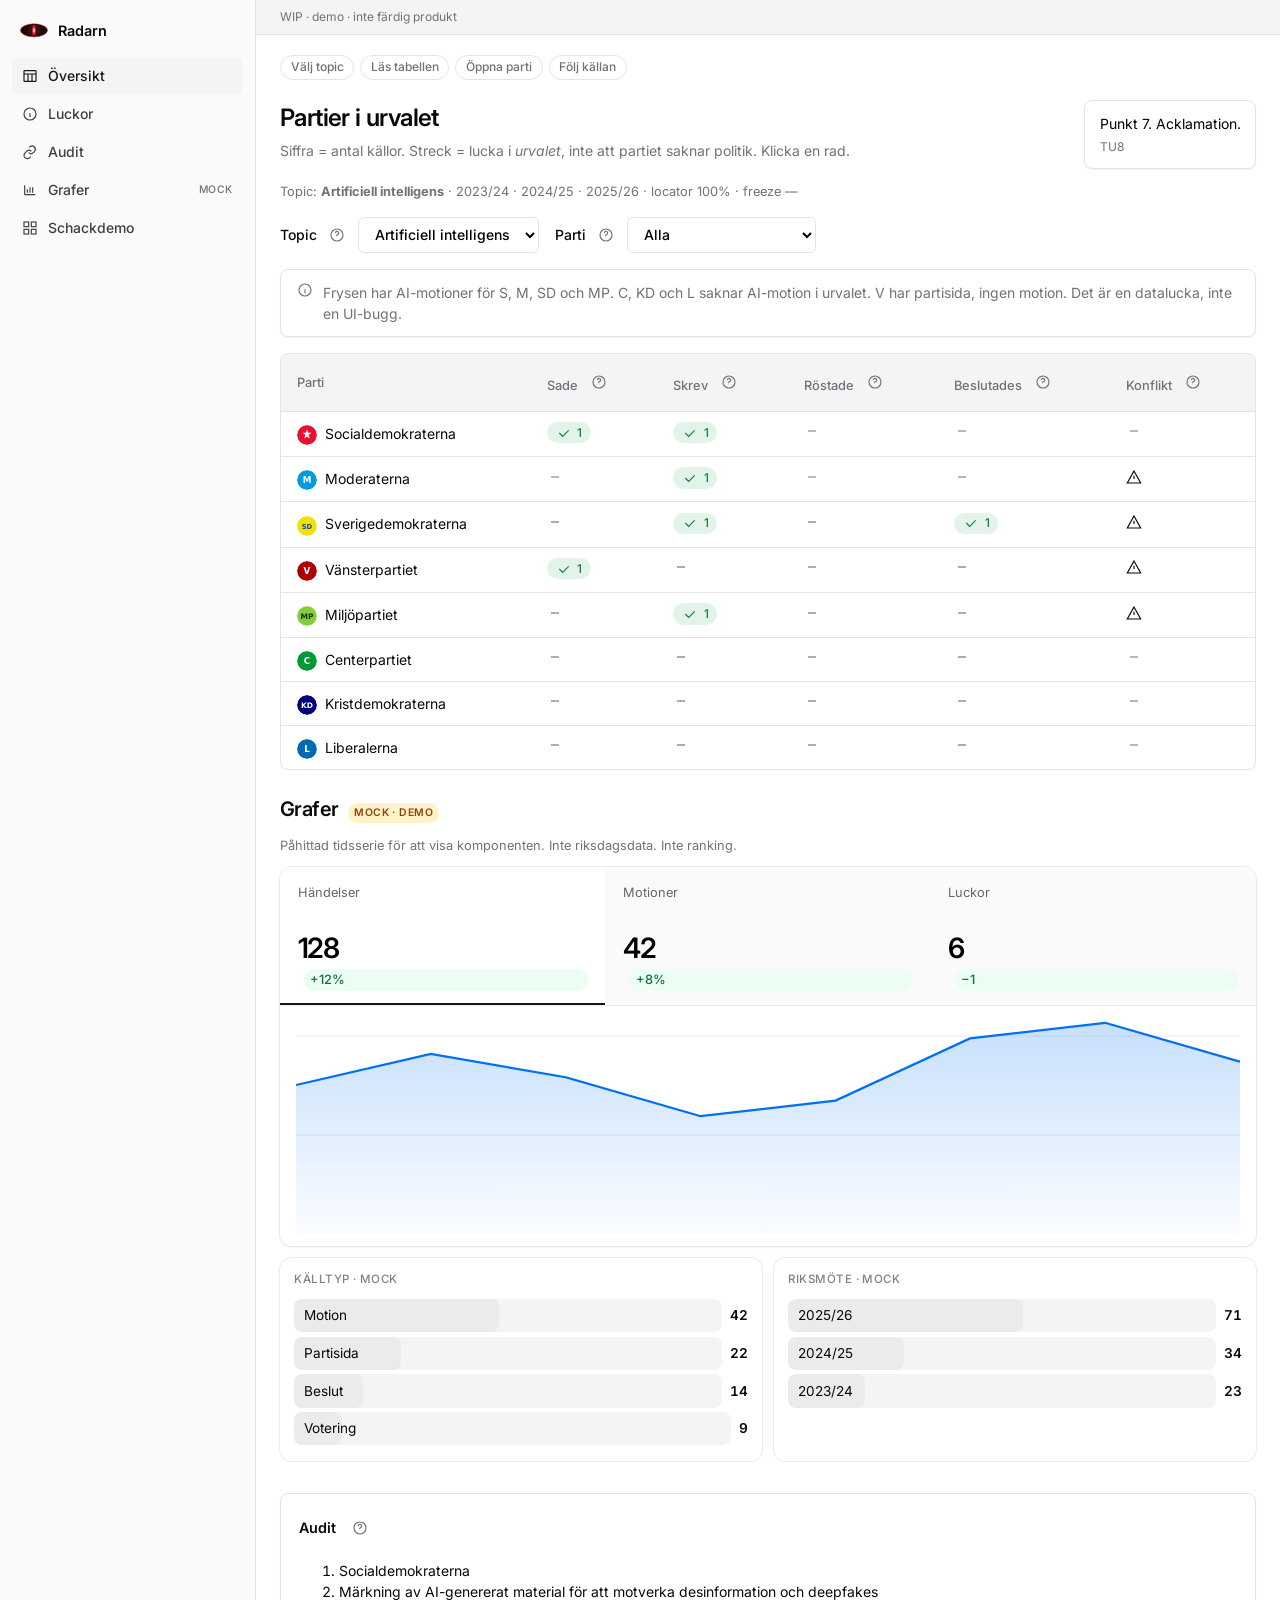
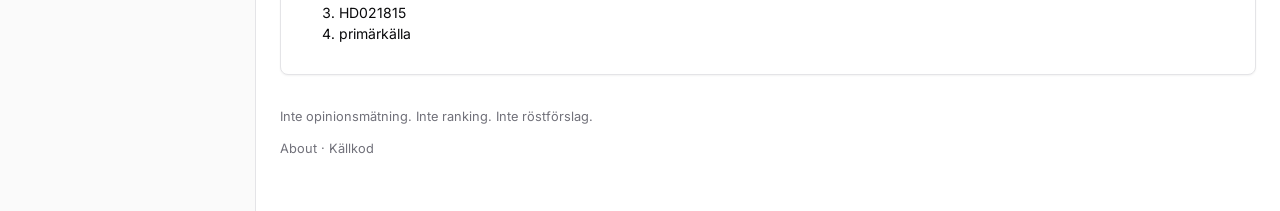
==== commit 430aa8a0: "feat: mount Vercel-style mock charts on #grafer" ====
--- a/web/index.html
+++ b/web/index.html
@@ -6,6 +6,7 @@
   <title>Radarn — OpenSverige</title>
   <link rel="stylesheet" href="tokens.css" />
   <link rel="stylesheet" href="radar.css" />
+  <link rel="stylesheet" href="charts.css" />
 </head>
 <body class="app">
   <svg xmlns="http://www.w3.org/2000/svg" class="visually-hidden" aria-hidden="true">
@@ -37,7 +38,7 @@
       <a href="index.html" aria-current="page"><svg class="ico" aria-hidden="true"><use href="#i-table"/></svg> Översikt</a>
       <a href="#luckor"><svg class="ico" aria-hidden="true"><use href="#i-info"/></svg> Luckor</a>
       <a href="#audit"><svg class="ico" aria-hidden="true"><use href="#i-link"/></svg> Audit</a>
-      <a href="#grafer"><svg class="ico" aria-hidden="true"><use href="#i-chart"/></svg> Grafer <span class="soon">snart</span></a>
+      <a href="#grafer"><svg class="ico" aria-hidden="true"><use href="#i-chart"/></svg> Grafer <span class="soon">mock</span></a>
       <a href="chess.html"><svg class="ico" aria-hidden="true"><use href="#i-grid"/></svg> Schackdemo</a>
     </nav>
   </aside>
@@ -76,11 +77,7 @@
     <div id="grid" class="visually-hidden" aria-hidden="true"></div>
     <section id="tvn" hidden></section>
     <section id="flags" hidden></section>
-    <section id="grafer" class="panel">
-      <h2><svg class="ico" aria-hidden="true"><use href="#i-chart"/></svg> Grafer <span class="soon">kommer snart</span></h2>
-      <p>Inga påhittade siffror. Tomt med flit.</p>
-      <div class="skel" aria-hidden="true"><i></i><i></i><i></i><i></i></div>
-    </section>
+    <section id="grafer" class="va"></section>
     <section id="audit" class="panel"></section>
     <dialog id="sheet">
       <form method="dialog"><button type="submit" class="ico-btn" aria-label="Stäng"><svg class="ico"><use href="#i-close"/></svg></button></form>
@@ -92,5 +89,6 @@
     </footer>
   </div>
   <script src="radar.js"></script>
+  <script src="charts.js"></script>
 </body>
 </html>
--- a/web/tokens.css
+++ b/web/tokens.css
@@ -1,47 +1,60 @@
 :root {
-  --bg: #f7f7f5;
-  --fg: #1a1a18;
-  --muted: #5c5c57;
-  --line: #e4e4de;
-  --card: #ffffff;
-  --side: #111110;
-  --side-fg: #f4f4f0;
-  --ok: #0f7a4a;
-  --warn: #9a3412;
-  --focus: #1a1a18;
-  --sans: ui-sans-serif, system-ui, "Segoe UI", sans-serif;
+  --background: 0 0% 100%;
+  --foreground: 240 10% 3.9%;
+  --card: 0 0% 100%;
+  --card-foreground: 240 10% 3.9%;
+  --popover: 0 0% 100%;
+  --popover-foreground: 240 10% 3.9%;
+  --primary: 240 5.9% 10%;
+  --primary-foreground: 0 0% 98%;
+  --secondary: 240 4.8% 95.9%;
+  --secondary-foreground: 240 5.9% 10%;
+  --muted: 240 4.8% 95.9%;
+  --muted-foreground: 240 3.8% 46.1%;
+  --accent: 240 4.8% 95.9%;
+  --accent-foreground: 240 5.9% 10%;
+  --destructive: 0 84.2% 60.2%;
+  --border: 240 5.9% 90%;
+  --input: 240 5.9% 90%;
+  --ring: 240 5.9% 10%;
+  --radius: 0.5rem;
+  --sidebar: 0 0% 98%;
+  --sidebar-fg: 240 5.3% 26.1%;
 }
 *, *::before, *::after { box-sizing: border-box; }
 html { color-scheme: light; }
 body {
   margin: 0;
-  background: var(--bg);
-  color: var(--fg);
-  font: 16px/1.5 var(--sans);
+  background: hsl(var(--background));
+  color: hsl(var(--foreground));
+  font-family: Inter, ui-sans-serif, system-ui, -apple-system, "Segoe UI", sans-serif;
+  font-size: 14px;
+  line-height: 1.5;
 }
-:focus-visible { outline: 2px solid var(--focus); outline-offset: 2px; }
+:focus-visible { outline: 2px solid hsl(var(--ring)); outline-offset: 2px; }
 .visually-hidden {
-  position: absolute; width: 1px; height: 1px; padding: 0; margin: -1px;
-  overflow: hidden; clip: rect(0,0,0,0); white-space: nowrap; border: 0;
+  position: absolute; width: 1px; height: 1px; overflow: hidden; clip: rect(0,0,0,0);
 }
 .skip { position: absolute; left: -999px; }
-.skip:focus { left: 0.5rem; top: 0.5rem; z-index: 20; background: #fff; padding: 0.5rem 0.7rem; }
-a { color: inherit; }
-.ico { width: 1.25rem; height: 1.25rem; fill: none; stroke: currentColor; stroke-width: 1.75; flex: 0 0 auto; }
+.skip:focus { left: 0.5rem; top: 0.5rem; z-index: 50; background: #fff; padding: 0.5rem 0.75rem; border-radius: var(--radius); }
+a { color: inherit; text-decoration: none; }
+.ico { width: 16px; height: 16px; fill: none; stroke: currentColor; stroke-width: 1.75; flex: 0 0 auto; }
 button.ico-btn {
-  min-width: 44px; min-height: 44px;
+  min-width: 36px; min-height: 36px;
   display: inline-flex; align-items: center; justify-content: center;
-  border: 0; background: transparent; color: var(--muted); cursor: help; position: relative; padding: 0;
+  border: 0; background: transparent; color: hsl(var(--muted-foreground));
+  cursor: help; position: relative; border-radius: calc(var(--radius) - 2px);
 }
-button.ico-btn:hover, button.ico-btn:focus-visible { color: var(--fg); }
+button.ico-btn:hover { background: hsl(var(--accent)); color: hsl(var(--accent-foreground)); }
 button.ico-btn[data-tip]:hover::after,
 button.ico-btn[data-tip]:focus-visible::after {
   content: attr(data-tip);
   position: absolute; left: 50%; bottom: calc(100% + 6px); transform: translateX(-50%);
-  width: max-content; max-width: 16rem; z-index: 12;
-  background: #111110; color: #fff; font-size: 0.75rem; line-height: 1.35;
-  padding: 0.4rem 0.5rem; border-radius: 0.35rem; white-space: normal; pointer-events: none;
+  width: max-content; max-width: 16rem; z-index: 50;
+  background: hsl(var(--foreground)); color: hsl(var(--background));
+  font-size: 12px; line-height: 1.4; padding: 0.4rem 0.5rem;
+  border-radius: calc(var(--radius) - 2px); white-space: normal; pointer-events: none;
 }
 @media (prefers-reduced-motion: reduce) {
-  *, *::before, *::after { animation: none !important; transition: none !important; }
+  * { animation: none !important; transition: none !important; }
 }
--- a/web/radar.css
+++ b/web/radar.css
@@ -1,57 +1,127 @@
+@import url("https://fonts.googleapis.com/css2?family=Inter:wght@400;500;600&display=swap");
 @import url("tokens.css");
-.app { display: grid; grid-template-columns: 13.5rem 1fr; min-height: 100vh; }
-.sidebar { background: var(--side); color: var(--side-fg); padding: 1rem 0.8rem; }
-.logo { display: flex; align-items: center; gap: 0.5rem; font-weight: 600; text-decoration: none; margin-bottom: 1rem; }
-.logo .eye { width: 2.2rem; }
-.sidebar nav { display: grid; gap: 0.15rem; }
+
+.app { display: grid; grid-template-columns: 16rem 1fr; min-height: 100vh; }
+.sidebar {
+  background: hsl(var(--sidebar));
+  color: hsl(var(--sidebar-fg));
+  border-right: 1px solid hsl(var(--border));
+  padding: 1rem 0.75rem;
+}
+.logo {
+  display: flex; align-items: center; gap: 0.6rem;
+  font-size: 0.9rem; font-weight: 600; padding: 0.25rem 0.5rem 1rem;
+  color: hsl(var(--foreground));
+}
+.logo .eye { width: 1.75rem; }
+.sidebar nav { display: grid; gap: 0.125rem; }
 .sidebar nav a {
-  display: flex; align-items: center; gap: 0.4rem;
-  padding: 0.4rem 0.5rem; border-radius: 0.5rem; text-decoration: none; color: #d4d4d4; font-size: 0.85rem;
+  display: flex; align-items: center; gap: 0.6rem;
+  min-height: 2.25rem; padding: 0 0.65rem; border-radius: calc(var(--radius) - 2px);
+  font-size: 0.875rem; font-weight: 500; color: hsl(var(--sidebar-fg));
 }
-.sidebar nav a[aria-current="page"] { background: #262626; color: #fff; }
-.sidebar nav em { margin-left: auto; font-style: normal; font-size: 0.65rem; color: #a3a3a3; }
-.main { padding: 0 1.1rem 2rem; min-width: 0; }
-.wip { margin: 0 -1.1rem 0.8rem; padding: 0.35rem 1.1rem; background: #fff1f2; color: #9f1239; font-size: 0.68rem; letter-spacing: 0.06em; text-transform: uppercase; }
-.flow { display: flex; flex-wrap: wrap; gap: 0.4rem; list-style: none; padding: 0; margin: 0 0 0.8rem; font-size: 0.72rem; color: var(--muted); }
-.flow li { padding: 0.2rem 0.5rem; border: 1px solid var(--border); border-radius: 999px; background: #fff; }
-.topbar { display: flex; justify-content: space-between; gap: 1rem; align-items: flex-start; }
-h1 { font-size: 1.35rem; margin: 0 0 0.2rem; }
-.lede { margin: 0; color: var(--muted); max-width: 40rem; }
-.bubble { max-width: 20rem; text-align: left; background: #fff; border: 1px solid var(--border); border-radius: 0.6rem; padding: 0.55rem 0.7rem; cursor: pointer; font: inherit; }
-.bubble small { display: block; color: var(--muted); font-size: 0.68rem; margin-top: 0.2rem; }
-.topic { color: var(--muted); font-size: 0.78rem; }
-.filters { display: flex; gap: 1rem; flex-wrap: wrap; margin: 0.6rem 0; }
-.filters select { border: 1px solid var(--border); border-radius: 0.4rem; padding: 0.3rem 0.45rem; background: #fff; }
-.help { border: 0; background: transparent; color: var(--muted); cursor: help; font: 0.7rem/1 var(--sans); padding: 0 0.15rem; }
-.help:hover::after, .help:focus::after {
-  content: attr(data-tip);
-  display: block; position: absolute; z-index: 8; max-width: 16rem;
-  background: #0a0a0a; color: #fff; padding: 0.4rem 0.5rem; border-radius: 0.4rem; font-size: 0.72rem; white-space: normal;
+.sidebar nav a[aria-current="page"],
+.sidebar nav a:hover {
+  background: hsl(var(--accent));
+  color: hsl(var(--accent-foreground));
 }
-.help { position: relative; }
-.callout { display: flex; gap: 0.5rem; align-items: flex-start; background: #fff; border: 1px solid var(--border); border-radius: 0.6rem; padding: 0.7rem 0.8rem; font-size: 0.82rem; color: #404040; }
-.table-wrap { overflow-x: auto; border: 1px solid var(--border); border-radius: 0.6rem; background: #fff; margin: 0.8rem 0; }
-table.overview { width: 100%; border-collapse: collapse; }
-table.overview th, table.overview td { padding: 0.55rem 0.7rem; text-align: left; border-bottom: 1px solid var(--border); white-space: nowrap; }
-table.overview th { font-size: 0.7rem; letter-spacing: 0.06em; text-transform: uppercase; color: var(--muted); font-weight: 500; }
+.soon {
+  margin-left: auto; font-size: 0.65rem; font-weight: 500;
+  color: hsl(var(--muted-foreground)); text-transform: uppercase; letter-spacing: 0.04em;
+}
+.main { padding: 0 1.5rem 2.5rem; min-width: 0; }
+.wip {
+  margin: 0 -1.5rem 1.25rem; padding: 0.5rem 1.5rem;
+  border-bottom: 1px solid hsl(var(--border));
+  background: hsl(var(--muted));
+  color: hsl(var(--muted-foreground));
+  font-size: 0.75rem;
+  text-transform: none;
+  letter-spacing: 0;
+}
+.flow { display: flex; flex-wrap: wrap; gap: 0.375rem; list-style: none; padding: 0; margin: 0 0 1.25rem; }
+.flow li {
+  font-size: 0.75rem; font-weight: 500; color: hsl(var(--muted-foreground));
+  padding: 0.15rem 0.6rem; border: 1px solid hsl(var(--border)); border-radius: 9999px;
+  background: hsl(var(--background));
+}
+.head { display: flex; justify-content: space-between; gap: 1rem; align-items: flex-start; }
+h1 { font-size: 1.5rem; font-weight: 600; letter-spacing: -0.025em; margin: 0 0 0.25rem; }
+.lede { margin: 0; color: hsl(var(--muted-foreground)); max-width: 36rem; }
+.bubble {
+  max-width: 22rem; text-align: left;
+  background: hsl(var(--card)); border: 1px solid hsl(var(--border));
+  border-radius: var(--radius); padding: 0.75rem 0.9rem;
+  box-shadow: 0 1px 2px rgb(0 0 0 / 0.05);
+  cursor: pointer; font: inherit;
+}
+.bubble small { display: block; margin-top: 0.25rem; color: hsl(var(--muted-foreground)); font-size: 0.75rem; }
+.meta { color: hsl(var(--muted-foreground)); font-size: 0.8rem; }
+.filters { display: flex; flex-wrap: wrap; gap: 1rem; margin: 1rem 0; align-items: center; }
+.filters label { display: flex; align-items: center; gap: 0.15rem; font-size: 0.875rem; font-weight: 500; }
+.filters select {
+  height: 2.25rem; border: 1px solid hsl(var(--input)); border-radius: calc(var(--radius) - 2px);
+  background: hsl(var(--background)); padding: 0 0.75rem; font: inherit;
+}
+.callout {
+  display: flex; gap: 0.6rem; align-items: flex-start;
+  background: hsl(var(--card)); border: 1px solid hsl(var(--border));
+  border-radius: var(--radius); padding: 0.75rem 1rem;
+  font-size: 0.875rem; color: hsl(var(--muted-foreground));
+  box-shadow: 0 1px 2px rgb(0 0 0 / 0.05);
+}
+.table-wrap {
+  overflow: auto; margin: 1rem 0 1.5rem;
+  border: 1px solid hsl(var(--border)); border-radius: var(--radius);
+  background: hsl(var(--card));
+}
+table.overview { width: 100%; border-collapse: collapse; font-size: 0.875rem; }
+table.overview th, table.overview td {
+  padding: 0.65rem 1rem; text-align: left; border-bottom: 1px solid hsl(var(--border)); vertical-align: middle;
+}
+table.overview th {
+  background: hsl(var(--muted));
+  font-size: 0.8rem; font-weight: 500;
+  color: hsl(var(--muted-foreground));
+  text-transform: none;
+  letter-spacing: 0;
+}
 table.overview tbody tr { cursor: pointer; }
-table.overview tbody tr:hover, table.overview tbody tr:focus { background: #f4f4f5; }
-table.overview img { width: 1.2rem; height: 1.2rem; vertical-align: middle; margin-right: 0.35rem; }
-.yes { font-weight: 600; }
-.no { color: var(--muted); }
-.sheet {
-  position: fixed; right: 0; top: 0; bottom: 0; width: min(28rem, 100vw);
-  background: #fff; border-left: 1px solid var(--border); padding: 1rem; overflow: auto; z-index: 7;
+table.overview tbody tr:hover { background: hsl(var(--muted) / 0.6); }
+table.overview tbody tr:last-child td { border-bottom: 0; }
+table.overview img { width: 1.25rem; height: 1.25rem; vertical-align: middle; margin-right: 0.5rem; border-radius: 9999px; }
+.stat { display: inline-flex; align-items: center; gap: 0.35rem; font-weight: 500; }
+.stat.ok {
+  color: hsl(142 72% 29%);
+  background: hsl(142 76% 36% / 0.12);
+  border-radius: 9999px; padding: 0.1rem 0.55rem; font-size: 0.75rem;
 }
-.sheet-close { margin-bottom: 0.6rem; }
-.panel, .audit { background: #fff; border: 1px solid var(--border); border-radius: 0.6rem; padding: 0.8rem; margin: 0.8rem 0; }
-.pill { font-size: 0.62rem; font-weight: 600; background: #fef3c7; color: #92400e; padding: 0.1rem 0.35rem; border-radius: 999px; }
-.skel { display: flex; align-items: flex-end; gap: 0.4rem; height: 5rem; }
-.skel i { flex: 1; background: #f4f4f5; height: 40%; }
-footer { color: var(--muted); font-size: 0.78rem; }
+.stat.gap { color: hsl(var(--muted-foreground)); }
+.panel {
+  background: hsl(var(--card)); border: 1px solid hsl(var(--border));
+  border-radius: var(--radius); padding: 1rem 1.1rem; margin: 1rem 0;
+  box-shadow: 0 1px 2px rgb(0 0 0 / 0.05);
+}
+.panel h2 { font-size: 0.9rem; font-weight: 600; margin: 0 0 0.4rem; display: flex; align-items: center; gap: 0.4rem; }
+.skel { display: flex; align-items: flex-end; gap: 0.4rem; height: 4rem; margin-top: 0.75rem; }
+.skel i { flex: 1; background: hsl(var(--muted)); height: 35%; border-radius: 0.15rem 0.15rem 0 0; }
+.skel i:nth-child(2) { height: 60%; }
+.skel i:nth-child(3) { height: 45%; }
+.skel i:nth-child(4) { height: 75%; }
+dialog {
+  background: hsl(var(--background)); color: hsl(var(--foreground));
+  border: 1px solid hsl(var(--border)); border-radius: var(--radius);
+  padding: 1rem 1.1rem; width: min(28rem, 92vw);
+  box-shadow: 0 10px 15px -3px rgb(0 0 0 / 0.1);
+}
+dialog::backdrop { background: rgb(0 0 0 / 0.4); }
+footer { color: hsl(var(--muted-foreground)); font-size: 0.8rem; margin-top: 2rem; }
 @media (max-width: 860px) {
   .app { grid-template-columns: 1fr; }
-  .sidebar { display: flex; flex-wrap: wrap; gap: 0.5rem; align-items: center; }
+  .sidebar {
+    display: flex; flex-wrap: wrap; gap: 0.5rem; align-items: center;
+    border-right: 0; border-bottom: 1px solid hsl(var(--border));
+  }
   .sidebar nav { display: flex; flex-wrap: wrap; }
-  .topbar { flex-direction: column; }
+  .head { flex-direction: column; }
 }
--- a/web/charts.css
+++ b/web/charts.css
@@ -0,0 +1,79 @@
+.va { margin: 1.25rem 0 2rem; }
+.va-head { display: flex; align-items: baseline; gap: 0.6rem; flex-wrap: wrap; margin-bottom: 0.75rem; }
+.va-head h2 { margin: 0; font-size: 1.25rem; font-weight: 600; letter-spacing: -0.03em; }
+.va-note { margin: 0 0 0.75rem; font-size: 0.8rem; color: hsl(var(--muted-foreground, 240 3.8% 46%)); }
+.va-card {
+  background: #fff;
+  border-radius: 12px;
+  box-shadow: rgba(0,0,0,0.08) 0 0 0 1px, rgba(0,0,0,0.04) 0 2px 2px;
+  overflow: hidden;
+}
+.va-metrics { display: grid; grid-template-columns: repeat(3, 1fr); }
+.va-metric {
+  text-align: left;
+  background: #fafafa;
+  border: 0;
+  border-bottom: 1px solid #ebebeb;
+  padding: 1rem 1.1rem 0.85rem;
+  cursor: pointer;
+  font: inherit;
+}
+.va-metric.active { background: #fff; box-shadow: inset 0 -2px 0 #171717; }
+.va-metric span { display: block; font-size: 0.8rem; color: #666; }
+.va-metric strong { display: inline-block; font-size: 1.75rem; letter-spacing: -0.04em; font-weight: 600; margin-top: 0.2rem; }
+.va-delta {
+  display: inline-block; margin-left: 0.4rem; font-size: 0.72rem; font-weight: 500;
+  padding: 0.1rem 0.4rem; border-radius: 999px; vertical-align: 0.35rem;
+}
+.va-delta.up { background: #ecfdf3; color: #067647; }
+.va-delta.down { background: #fef3f2; color: #b42318; }
+.va-chart { padding: 0.5rem 1rem 0.75rem; }
+.va-chart svg { width: 100%; height: 220px; display: block; }
+.va-panels {
+  display: grid;
+  grid-template-columns: 1fr 1fr;
+  gap: 0.75rem;
+  margin-top: 0.75rem;
+}
+.va-panel {
+  background: #fff;
+  border-radius: 12px;
+  box-shadow: rgba(0,0,0,0.08) 0 0 0 1px;
+  padding: 0.85rem 0.9rem 0.7rem;
+}
+.va-panel h3 {
+  margin: 0 0 0.65rem;
+  font-size: 0.72rem;
+  font-weight: 500;
+  letter-spacing: 0.04em;
+  text-transform: uppercase;
+  color: #808080;
+}
+.va-bar {
+  display: grid;
+  grid-template-columns: 1fr auto;
+  align-items: center;
+  gap: 0.5rem;
+  margin: 0.28rem 0;
+  font-size: 0.85rem;
+}
+.va-bar-track {
+  position: relative;
+  background: #f4f4f5;
+  border-radius: 8px;
+  min-height: 2rem;
+  padding: 0.4rem 0.6rem;
+  overflow: hidden;
+}
+.va-bar-track i {
+  position: absolute; inset: 0 auto 0 0; background: #ebebeb; border-radius: 8px;
+}
+.va-bar-track span { position: relative; z-index: 1; }
+.va-bar b { font-variant-numeric: tabular-nums; font-weight: 600; }
+.pill.mock {
+  background: #fef3c7; color: #92400e; font-size: 0.65rem; font-weight: 600;
+  padding: 0.12rem 0.4rem; border-radius: 999px; letter-spacing: 0.04em;
+}
+@media (max-width: 800px) {
+  .va-metrics, .va-panels { grid-template-columns: 1fr; }
+}
